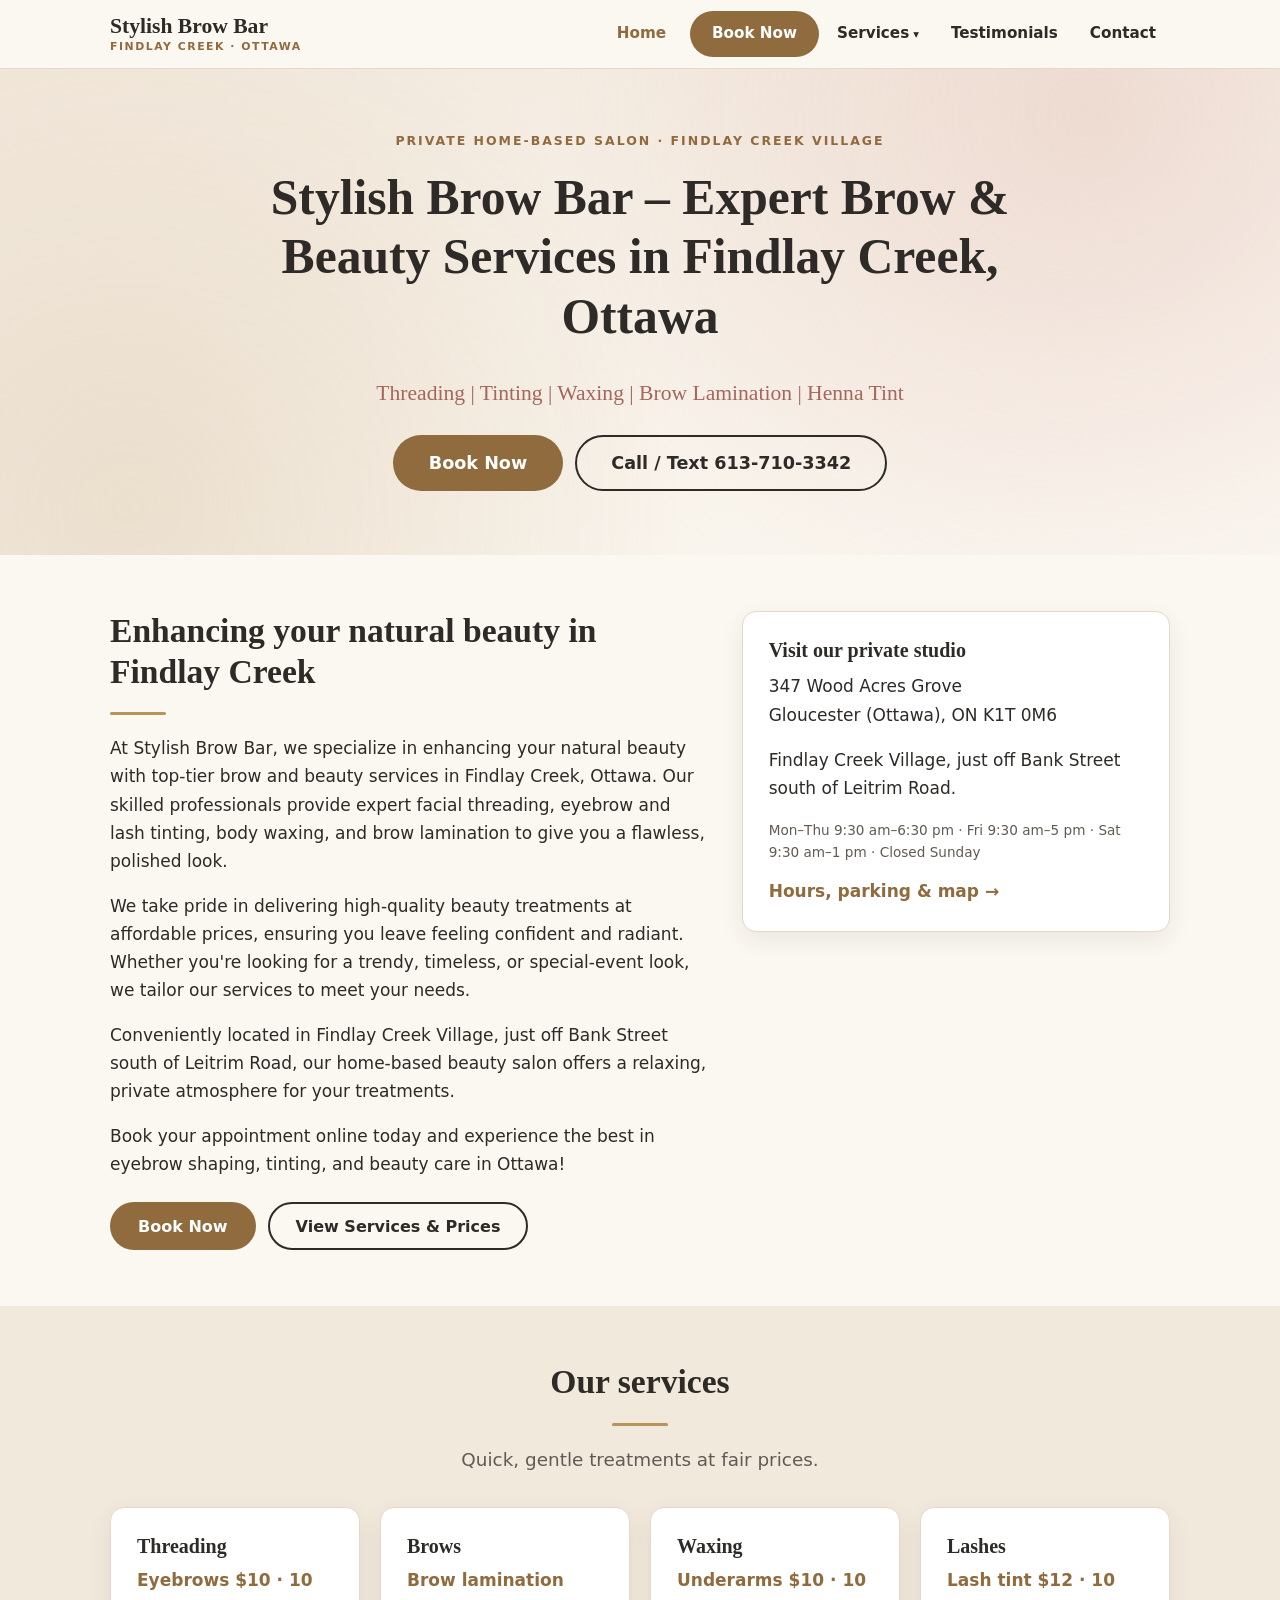
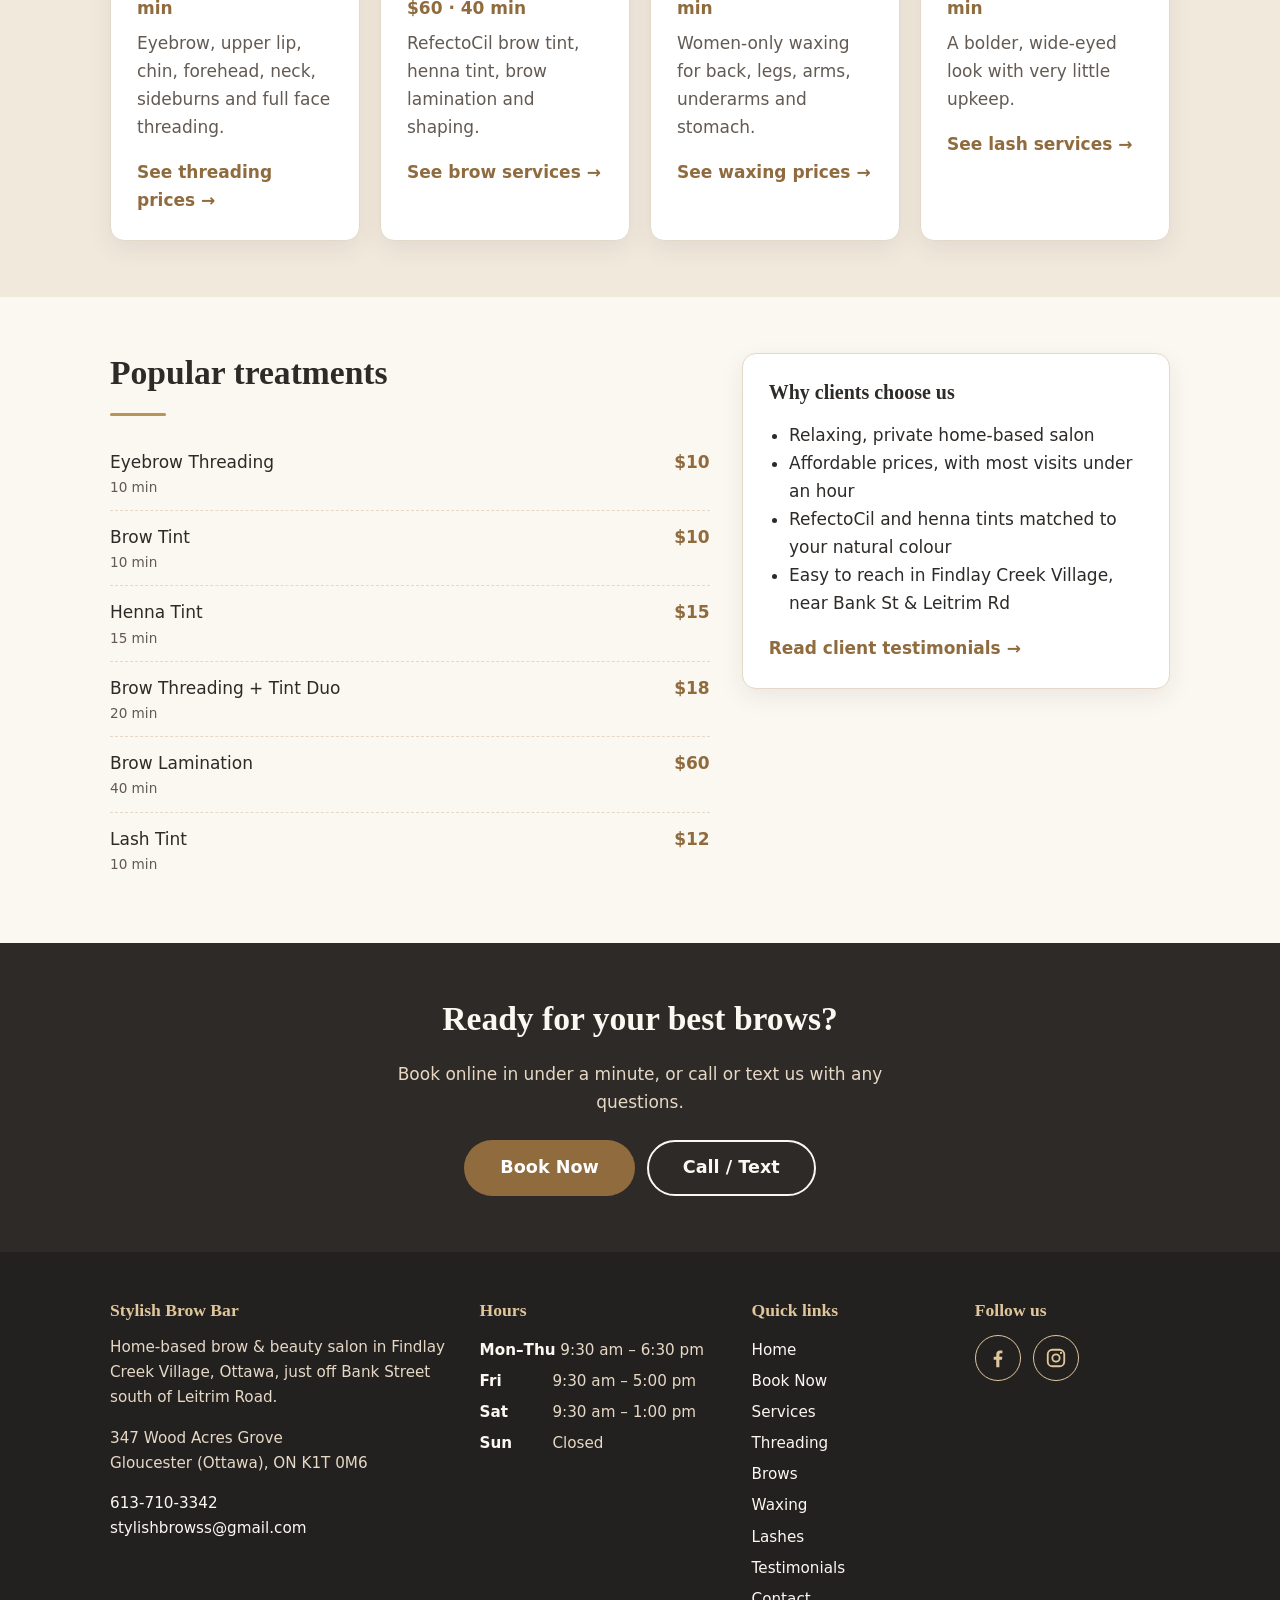
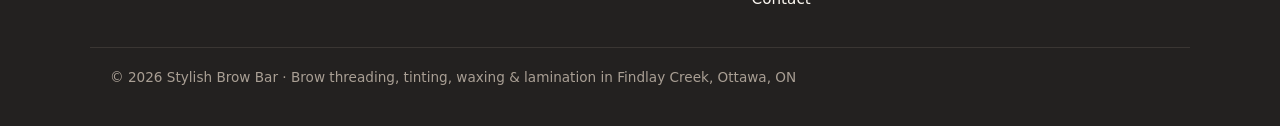
==== index.html @ 84fa39d2 "Add files via upload" ====
<!DOCTYPE html>
<html lang="en-CA">
<head>
<meta charset="utf-8">
<meta name="viewport" content="width=device-width, initial-scale=1">
<!-- STAGING ONLY: remove the next line when you go live (see README.md) -->
<meta name="robots" content="noindex">
<title>Stylish Brow Bar | Brow Threading &amp; Beauty in Findlay Creek, Ottawa</title>
<meta name="description" content="Eyebrow threading, tinting, henna tint, brow lamination and waxing at Stylish Brow Bar, a private home-based salon in Findlay Creek Village, Ottawa.">
<link rel="canonical" href="https://www.stylishbrowbar.ca/">
<meta property="og:type" content="website">
<meta property="og:title" content="Stylish Brow Bar | Brow Threading &amp; Beauty in Findlay Creek, Ottawa">
<meta property="og:description" content="Threading, tinting, waxing, brow lamination and henna tint in a relaxing, private home-based salon in Findlay Creek Village, Ottawa.">
<meta property="og:url" content="https://www.stylishbrowbar.ca/">
<meta name="theme-color" content="#FBF7F1">
<link rel="stylesheet" href="styles.css">
<script type="application/ld+json">
{
  "@context": "https://schema.org",
  "@type": "BeautySalon",
  "@id": "https://www.stylishbrowbar.ca/#business",
  "name": "Stylish Brow Bar",
  "description": "Home-based brow and beauty salon in Findlay Creek Village, Ottawa offering eyebrow threading, brow and lash tinting, henna tint, brow lamination and waxing.",
  "url": "https://www.stylishbrowbar.ca/",
  "telephone": "+1-613-710-3342",
  "email": "stylishbrowss@gmail.com",
  "priceRange": "$",
  "address": {
    "@type": "PostalAddress",
    "streetAddress": "347 Wood Acres Grove",
    "addressLocality": "Ottawa",
    "addressRegion": "ON",
    "postalCode": "K1T 0M6",
    "addressCountry": "CA"
  },
  "geo": {
    "@type": "GeoCoordinates",
    "latitude": 45.31691,
    "longitude": -75.593683
  },
  "areaServed": [
    { "@type": "Place", "name": "Findlay Creek, Ottawa, ON" },
    { "@type": "Place", "name": "Leitrim, Ottawa, ON" },
    { "@type": "City", "name": "Ottawa" }
  ],
  "openingHoursSpecification": [
    { "@type": "OpeningHoursSpecification", "dayOfWeek": ["Monday", "Tuesday", "Wednesday", "Thursday"], "opens": "09:30", "closes": "18:30" },
    { "@type": "OpeningHoursSpecification", "dayOfWeek": "Friday", "opens": "09:30", "closes": "17:00" },
    { "@type": "OpeningHoursSpecification", "dayOfWeek": "Saturday", "opens": "09:30", "closes": "13:00" }
  ],
  "sameAs": [
    "https://www.facebook.com/stylishbrowbar",
    "https://www.instagram.com/stylishbrowbar/"
  ],
  "hasMap": "https://www.google.com/maps/search/?api=1&query=347+Wood+Acres+Grove+Ottawa+ON+K1T+0M6"
}
</script>
</head>
<body>
<a class="skip-link" href="#main">Skip to content</a>
<header class="site-header">
  <div class="container header-inner">
    <a class="brand" href="./">Stylish Brow Bar<span>Findlay Creek · Ottawa</span></a>
    <input type="checkbox" id="nav-toggle" class="nav-toggle" aria-label="Open or close the menu">
    <label for="nav-toggle" class="nav-toggle-label"><span></span></label>
    <nav class="site-nav" aria-label="Main navigation">
      <ul>
        <li><a href="./" aria-current="page">Home</a></li>
        <li><a class="nav-cta" href="book">Book Now</a></li>
        <li class="has-sub"><a href="services">Services</a>
          <ul class="sub">
            <li><a href="services/threading">Threading</a></li>
            <li><a href="services/brows">Brows</a></li>
            <li><a href="services/waxing">Waxing</a></li>
            <li><a href="services/lashes">Lashes</a></li>
          </ul>
        </li>
        <li><a href="reviews">Testimonials</a></li>
        <li><a href="contact">Contact</a></li>
      </ul>
    </nav>
  </div>
</header>

<main id="main">

  <section class="hero">
    <div class="container">
      <span class="eyebrow">Private home-based salon · Findlay Creek Village</span>
      <h1>Stylish Brow Bar – Expert Brow &amp; Beauty Services in Findlay Creek, Ottawa</h1>
      <p class="hero-sub">Threading | Tinting | Waxing | Brow Lamination | Henna Tint</p>
      <div class="btn-row">
        <a class="btn btn-primary btn-large" href="https://stylishbrows.as.me/schedule.php" target="_blank" rel="noopener">Book Now</a>
        <a class="btn btn-outline btn-large" href="tel:+16137103342">Call / Text 613-710-3342</a>
      </div>
    </div>
  </section>

  <section class="section">
    <div class="container split">
      <div>
        <h2>Enhancing your natural beauty in Findlay Creek</h2>
        <hr class="divider">
        <p>At Stylish Brow Bar, we specialize in enhancing your natural beauty with top-tier brow and beauty services in Findlay Creek, Ottawa. Our skilled professionals provide expert facial threading, eyebrow and lash tinting, body waxing, and brow lamination to give you a flawless, polished look.</p>
        <p>We take pride in delivering high-quality beauty treatments at affordable prices, ensuring you leave feeling confident and radiant. Whether you're looking for a trendy, timeless, or special-event look, we tailor our services to meet your needs.</p>
        <p>Conveniently located in Findlay Creek Village, just off Bank Street south of Leitrim Road, our home-based beauty salon offers a relaxing, private atmosphere for your treatments.</p>
        <p>Book your appointment online today and experience the best in eyebrow shaping, tinting, and beauty care in Ottawa!</p>
        <div class="btn-row">
          <a class="btn btn-primary" href="https://stylishbrows.as.me/schedule.php" target="_blank" rel="noopener">Book Now</a>
          <a class="btn btn-outline" href="services">View Services &amp; Prices</a>
        </div>
      </div>
      <aside class="info-card">
        <h3>Visit our private studio</h3>
        <p>347 Wood Acres Grove<br>Gloucester (Ottawa), ON K1T 0M6</p>
        <p>Findlay Creek Village, just off Bank Street south of Leitrim Road.</p>
        <p class="small">Mon–Thu 9:30 am–6:30 pm · Fri 9:30 am–5 pm · Sat 9:30 am–1 pm · Closed Sunday</p>
        <a class="card-link" href="contact">Hours, parking &amp; map →</a>
      </aside>
    </div>
  </section>

  <section class="section section-alt">
    <div class="container">
      <div class="section-head center">
        <h2>Our services</h2>
        <hr class="divider">
        <p class="lead">Quick, gentle treatments at fair prices.</p>
      </div>
      <div class="cards cols-4">
        <article class="card">
          <h3>Threading</h3>
          <p class="from">Eyebrows $10 · 10 min</p>
          <p>Eyebrow, upper lip, chin, forehead, neck, sideburns and full face threading.</p>
          <a class="card-link" href="services/threading">See threading prices →</a>
        </article>
        <article class="card">
          <h3>Brows</h3>
          <p class="from">Brow lamination $60 · 40 min</p>
          <p>RefectoCil brow tint, henna tint, brow lamination and shaping.</p>
          <a class="card-link" href="services/brows">See brow services →</a>
        </article>
        <article class="card">
          <h3>Waxing</h3>
          <p class="from">Underarms $10 · 10 min</p>
          <p>Women-only waxing for back, legs, arms, underarms and stomach.</p>
          <a class="card-link" href="services/waxing">See waxing prices →</a>
        </article>
        <article class="card">
          <h3>Lashes</h3>
          <p class="from">Lash tint $12 · 10 min</p>
          <p>A bolder, wide-eyed look with very little upkeep.</p>
          <a class="card-link" href="services/lashes">See lash services →</a>
        </article>
      </div>
    </div>
  </section>

  <section class="section">
    <div class="container split">
      <div>
        <h2>Popular treatments</h2>
        <hr class="divider">
        <ul class="price-list">
          <li><span>Eyebrow Threading <small>10 min</small></span><span class="price">$10</span></li>
          <li><span>Brow Tint <small>10 min</small></span><span class="price">$10</span></li>
          <li><span>Henna Tint <small>15 min</small></span><span class="price">$15</span></li>
          <li><span>Brow Threading + Tint Duo <small>20 min</small></span><span class="price">$18</span></li>
          <li><span>Brow Lamination <small>40 min</small></span><span class="price">$60</span></li>
          <li><span>Lash Tint <small>10 min</small></span><span class="price">$12</span></li>
        </ul>
      </div>
      <div class="info-card">
        <h3>Why clients choose us</h3>
        <ul>
          <li>Relaxing, private home-based salon</li>
          <li>Affordable prices, with most visits under an hour</li>
          <li>RefectoCil and henna tints matched to your natural colour</li>
          <li>Easy to reach in Findlay Creek Village, near Bank St &amp; Leitrim Rd</li>
        </ul>
        <a class="card-link" href="reviews">Read client testimonials →</a>
      </div>
    </div>
  </section>

  <section class="cta-band">
    <div class="container">
      <h2>Ready for your best brows?</h2>
      <p>Book online in under a minute, or call or text us with any questions.</p>
      <div class="btn-row">
        <a class="btn btn-primary btn-large" href="https://stylishbrows.as.me/schedule.php" target="_blank" rel="noopener">Book Now</a>
        <a class="btn btn-outline-light btn-large" href="tel:+16137103342">Call / Text</a>
      </div>
    </div>
  </section>

</main>

<footer class="site-footer">
  <div class="container footer-grid">
    <div>
      <h2>Stylish Brow Bar</h2>
      <p>Home-based brow &amp; beauty salon in Findlay Creek Village, Ottawa, just off Bank Street south of Leitrim Road.</p>
      <p>347 Wood Acres Grove<br>Gloucester (Ottawa), ON K1T 0M6</p>
      <p><a href="tel:+16137103342">613-710-3342</a><br><a href="mailto:stylishbrowss@gmail.com">stylishbrowss@gmail.com</a></p>
    </div>
    <div>
      <h2>Hours</h2>
      <ul class="hours-list">
        <li><span>Mon–Thu</span> 9:30 am – 6:30 pm</li>
        <li><span>Fri</span> 9:30 am – 5:00 pm</li>
        <li><span>Sat</span> 9:30 am – 1:00 pm</li>
        <li><span>Sun</span> Closed</li>
      </ul>
    </div>
    <div>
      <h2>Quick links</h2>
      <ul class="footer-links">
        <li><a href="./">Home</a></li>
        <li><a href="book">Book Now</a></li>
        <li><a href="services">Services</a></li>
        <li><a href="services/threading">Threading</a></li>
        <li><a href="services/brows">Brows</a></li>
        <li><a href="services/waxing">Waxing</a></li>
        <li><a href="services/lashes">Lashes</a></li>
        <li><a href="reviews">Testimonials</a></li>
        <li><a href="contact">Contact</a></li>
      </ul>
    </div>
    <div>
      <h2>Follow us</h2>
      <div class="social">
        <a href="https://www.facebook.com/stylishbrowbar" aria-label="Stylish Brow Bar on Facebook" target="_blank" rel="noopener"><svg viewBox="0 0 24 24" fill="currentColor" aria-hidden="true"><path d="M13.5 22v-8.2h2.8l.4-3.3h-3.2V8.4c0-.9.3-1.6 1.6-1.6h1.7V3.9c-.3 0-1.3-.1-2.5-.1-2.5 0-4.2 1.5-4.2 4.3v2.4H7.3v3.3h2.8V22h3.4z"/></svg></a>
        <a href="https://www.instagram.com/stylishbrowbar/" aria-label="Stylish Brow Bar on Instagram" target="_blank" rel="noopener"><svg viewBox="0 0 24 24" fill="none" stroke="currentColor" stroke-width="2" aria-hidden="true"><rect x="3" y="3" width="18" height="18" rx="5"/><circle cx="12" cy="12" r="4"/><circle cx="17.5" cy="6.5" r="1.2" fill="currentColor" stroke="none"/></svg></a>
      </div>
    </div>
  </div>
  <div class="container footer-bottom">
    <p>&copy; 2026 Stylish Brow Bar · Brow threading, tinting, waxing &amp; lamination in Findlay Creek, Ottawa, ON</p>
  </div>
</footer>

<div class="mobile-bar">
  <a class="btn btn-primary" href="https://stylishbrows.as.me/schedule.php" target="_blank" rel="noopener">Book Now</a>
  <a class="btn btn-outline" href="tel:+16137103342">Call / Text</a>
</div>
</body>
</html>
---- styles.css ----
/* ==========================================================================
   Stylish Brow Bar – shared stylesheet
   Edit the colours / fonts in :root below to restyle the whole site.
   ========================================================================== */

:root {
  --cream: #FBF7F1;
  --beige: #F2E9DD;
  --sand: #E6D8C5;
  --white: #FFFFFF;
  --charcoal: #2D2A27;
  --muted: #625A53;
  --gold: #B8935A;
  --gold-dark: #8F6B3E;      /* buttons + gold text on light backgrounds */
  --gold-light: #E0C79B;     /* gold text on dark backgrounds */
  --rose: #D9A79C;
  --rose-dark: #A5665B;
  --line: #E4D8C8;

  --font-body: system-ui, -apple-system, "Segoe UI", Roboto, "Helvetica Neue", Arial, sans-serif;
  --font-head: "Iowan Old Style", "Palatino Linotype", Palatino, Georgia, "Times New Roman", serif;

  --radius: 14px;
  --shadow: 0 8px 24px rgba(45, 42, 39, 0.08);
  --max: 1100px;
  --header-h: 68px;
}

/* ---------- Base ---------- */
*, *::before, *::after { box-sizing: border-box; }
html { scroll-behavior: smooth; -webkit-text-size-adjust: 100%; }
body {
  margin: 0;
  background: var(--cream);
  color: var(--charcoal);
  font-family: var(--font-body);
  font-size: 1.0625rem;
  line-height: 1.65;
  padding-bottom: 76px; /* room for the mobile book bar */
}
img, svg, iframe { max-width: 100%; }
a { color: var(--gold-dark); text-underline-offset: 3px; }
a:hover { color: var(--rose-dark); }
:focus-visible { outline: 3px solid var(--gold); outline-offset: 3px; border-radius: 4px; }

h1, h2, h3 {
  font-family: var(--font-head);
  font-weight: 600;
  line-height: 1.2;
  color: var(--charcoal);
  margin: 0 0 0.6em;
}
h1 { font-size: clamp(1.9rem, 5.5vw, 3.1rem); }
h2 { font-size: clamp(1.5rem, 4vw, 2.1rem); }
h3 { font-size: 1.25rem; }
p { margin: 0 0 1em; }
ul { padding-left: 1.2em; }

.container { width: 100%; max-width: var(--max); margin: 0 auto; padding: 0 20px; }

.skip-link {
  position: absolute; left: -9999px; top: 0;
  background: var(--charcoal); color: var(--white);
  padding: 10px 16px; z-index: 200;
}
.skip-link:focus { left: 10px; top: 10px; }

/* ---------- Buttons ---------- */
.btn {
  display: inline-flex; align-items: center; justify-content: center;
  min-height: 48px; padding: 12px 26px;
  border-radius: 999px; border: 2px solid transparent;
  font: 600 1rem/1.2 var(--font-body);
  text-decoration: none; cursor: pointer;
  transition: background 0.2s, color 0.2s, border-color 0.2s, transform 0.2s;
}
.btn:hover { transform: translateY(-1px); }
.btn-primary { background: var(--gold-dark); color: var(--white); }
.btn-primary:hover { background: #765632; color: var(--white); }
.btn-outline { background: transparent; color: var(--charcoal); border-color: var(--charcoal); }
.btn-outline:hover { background: var(--charcoal); color: var(--cream); }
.btn-light { background: var(--cream); color: var(--charcoal); }
.btn-light:hover { background: var(--white); color: var(--charcoal); }
.btn-outline-light { background: transparent; color: var(--cream); border-color: var(--cream); }
.btn-outline-light:hover { background: var(--cream); color: var(--charcoal); }
.btn-row { display: flex; flex-wrap: wrap; gap: 12px; margin-top: 1.5rem; }
.btn-large { min-height: 56px; padding: 14px 34px; font-size: 1.1rem; }

/* ---------- Header + navigation (CSS-only mobile menu) ---------- */
.site-header {
  position: sticky; top: 0; z-index: 100;
  background: rgba(251, 247, 241, 0.97);
  border-bottom: 1px solid var(--line);
}
.header-inner {
  display: flex; align-items: center; justify-content: space-between;
  min-height: var(--header-h);
}
.brand {
  display: flex; flex-direction: column;
  font-family: var(--font-head); font-size: 1.35rem; font-weight: 700;
  color: var(--charcoal); text-decoration: none; line-height: 1.1;
}
.brand span {
  font-family: var(--font-body); font-size: 0.68rem; font-weight: 600;
  letter-spacing: 0.14em; text-transform: uppercase; color: var(--gold-dark); margin-top: 3px;
}
.nav-toggle { position: absolute; opacity: 0; width: 1px; height: 1px; }
.nav-toggle-label {
  display: flex; align-items: center; justify-content: center;
  width: 48px; height: 48px; cursor: pointer; border-radius: 10px;
}
.nav-toggle:focus-visible + .nav-toggle-label { outline: 3px solid var(--gold); }
.nav-toggle-label span,
.nav-toggle-label span::before,
.nav-toggle-label span::after {
  display: block; width: 24px; height: 2px; background: var(--charcoal);
  border-radius: 2px; content: ""; position: relative; transition: transform 0.2s, background 0.2s;
}
.nav-toggle-label span::before { position: absolute; top: -7px; }
.nav-toggle-label span::after { position: absolute; top: 7px; }
.nav-toggle:checked + .nav-toggle-label span { background: transparent; }
.nav-toggle:checked + .nav-toggle-label span::before { transform: translateY(7px) rotate(45deg); }
.nav-toggle:checked + .nav-toggle-label span::after { transform: translateY(-7px) rotate(-45deg); }

.site-nav {
  display: none;
  position: absolute; left: 0; right: 0; top: 100%;
  background: var(--cream); border-bottom: 1px solid var(--line);
  box-shadow: var(--shadow);
}
.nav-toggle:checked ~ .site-nav { display: block; }
.site-nav ul { list-style: none; margin: 0; padding: 8px 20px 16px; }
.site-nav li a {
  display: block; padding: 12px 4px; color: var(--charcoal);
  font-weight: 600; text-decoration: none; border-bottom: 1px solid var(--line);
}
.site-nav li a:hover, .site-nav a[aria-current="page"] { color: var(--gold-dark); }
.site-nav .sub { padding: 0 0 0 16px; }
.site-nav .sub a { font-weight: 500; border-bottom: 0; padding: 9px 4px; }
.site-nav .nav-cta {
  margin: 12px 0 4px; text-align: center; background: var(--gold-dark);
  color: var(--white); border-radius: 999px; border-bottom: 0;
}
.site-nav .nav-cta:hover { background: #765632; color: var(--white); }

@media (min-width: 880px) {
  .nav-toggle-label { display: none; }
  .site-nav { display: block; position: static; background: none; border: 0; box-shadow: none; }
  .site-nav ul { display: flex; align-items: center; gap: 4px; padding: 0; }
  .site-nav li { position: relative; }
  .site-nav li a { border: 0; padding: 10px 14px; font-size: 0.95rem; }
  .site-nav .nav-cta { margin: 0 0 0 6px; padding: 10px 22px; }
  .site-nav .has-sub > a::after { content: " \25BE"; font-size: 0.75em; }
  .site-nav .sub {
    display: none; position: absolute; top: 100%; left: 0; min-width: 190px;
    flex-direction: column; align-items: stretch; gap: 0; padding: 8px;
    background: var(--cream); border: 1px solid var(--line);
    border-radius: var(--radius); box-shadow: var(--shadow);
  }
  .site-nav .has-sub:hover > .sub,
  .site-nav .has-sub:focus-within > .sub { display: flex; }
  .site-nav .sub a { padding: 10px 14px; border-radius: 8px; }
  .site-nav .sub a:hover { background: var(--beige); }
}

/* ---------- Hero ---------- */
.hero {
  padding: 56px 0 64px;
  background:
    radial-gradient(circle at 85% 10%, rgba(217, 167, 156, 0.28), transparent 45%),
    radial-gradient(circle at 10% 90%, rgba(184, 147, 90, 0.18), transparent 45%),
    linear-gradient(160deg, var(--beige), var(--cream));
  text-align: center;
}
.hero .container { max-width: 820px; }
.eyebrow {
  display: inline-block; margin-bottom: 1rem;
  font-size: 0.78rem; font-weight: 700; letter-spacing: 0.16em;
  text-transform: uppercase; color: var(--gold-dark);
}
.hero-sub {
  font-family: var(--font-head); font-size: clamp(1.05rem, 3vw, 1.35rem);
  color: var(--rose-dark); margin-bottom: 0.5rem;
}
.hero .btn-row { justify-content: center; }
.page-hero { padding: 40px 0 44px; background: linear-gradient(160deg, var(--beige), var(--cream)); }
.page-hero p.lead { max-width: 680px; margin-bottom: 0; }
.breadcrumb { font-size: 0.88rem; color: var(--muted); margin-bottom: 0.8rem; }
.breadcrumb a { color: var(--muted); }
.breadcrumb a:hover { color: var(--gold-dark); }

/* ---------- Sections ---------- */
.section { padding: 56px 0; }
.section-alt { background: var(--beige); }
.section-head { max-width: 680px; margin-bottom: 2rem; }
.section-head.center { margin-left: auto; margin-right: auto; text-align: center; }
.lead { font-size: 1.15rem; color: var(--muted); }
.divider { width: 56px; height: 3px; background: var(--gold); border: 0; margin: 0 0 1.2rem; border-radius: 2px; }
.center .divider { margin-left: auto; margin-right: auto; }

.split { display: grid; gap: 32px; }
@media (min-width: 880px) { .split { grid-template-columns: 1.4fr 1fr; align-items: start; } }

/* ---------- Cards ---------- */
.cards { display: grid; gap: 20px; grid-template-columns: 1fr; }
@media (min-width: 640px) { .cards { grid-template-columns: repeat(2, 1fr); } }
@media (min-width: 1000px) { .cards.cols-4 { grid-template-columns: repeat(4, 1fr); } }
.card, .info-card {
  background: var(--white); border: 1px solid var(--line);
  border-radius: var(--radius); padding: 26px; box-shadow: var(--shadow);
}
.card h3 { margin-bottom: 0.4em; }
.card p { color: var(--muted); }
.card .from { font-weight: 700; color: var(--gold-dark); margin-bottom: 0.4rem; }
.card-link { font-weight: 600; text-decoration: none; }
.card-link:hover { text-decoration: underline; }
.info-card h2, .info-card h3 { margin-bottom: 0.5em; }
.info-card p:last-child { margin-bottom: 0; }

/* ---------- Service menus ---------- */
.service-list { display: grid; gap: 16px; }
.service {
  background: var(--white); border: 1px solid var(--line);
  border-left: 4px solid var(--gold); border-radius: var(--radius); padding: 22px 24px;
}
.service-head { display: flex; flex-wrap: wrap; justify-content: space-between; align-items: baseline; gap: 6px 16px; }
.service h3 { margin: 0; }
.service-meta { margin: 0; display: flex; gap: 14px; align-items: baseline; }
.service-meta .time { color: var(--muted); font-size: 0.92rem; }
.service-meta .price { font-family: var(--font-head); font-size: 1.4rem; font-weight: 700; color: var(--gold-dark); }
.service p { margin: 0.6rem 0 0; color: var(--muted); }

.price-list { list-style: none; margin: 0; padding: 0; }
.price-list li {
  display: flex; justify-content: space-between; gap: 16px;
  padding: 12px 0; border-bottom: 1px dashed var(--sand);
}
.price-list li:last-child { border-bottom: 0; }
.price-list .price { font-weight: 700; color: var(--gold-dark); white-space: nowrap; }
.price-list small { display: block; color: var(--muted); font-size: 0.85rem; }

.note {
  background: var(--beige); border-left: 4px solid var(--rose);
  padding: 14px 18px; border-radius: 0 10px 10px 0; color: var(--muted);
}

/* ---------- Steps / booking ---------- */
.steps { counter-reset: step; list-style: none; padding: 0; margin: 0 0 1.5rem; display: grid; gap: 14px; }
.steps li {
  counter-increment: step; position: relative; padding-left: 56px; min-height: 40px;
}
.steps li::before {
  content: counter(step); position: absolute; left: 0; top: 0;
  width: 40px; height: 40px; border-radius: 50%;
  background: var(--gold-dark); color: var(--white);
  display: flex; align-items: center; justify-content: center; font-weight: 700;
}
.booking-box {
  background: var(--white); border: 2px dashed var(--gold);
  border-radius: var(--radius); padding: 20px; text-align: center;
}
.booking-box iframe { width: 100%; min-height: 800px; border: 0; }

/* ---------- Reviews ---------- */
.review-grid { display: grid; gap: 20px; }
@media (min-width: 760px) { .review-grid { grid-template-columns: repeat(3, 1fr); } }
.review {
  background: var(--white); border: 1px solid var(--line);
  border-radius: var(--radius); padding: 26px; box-shadow: var(--shadow); margin: 0;
}
.stars { color: var(--gold); font-size: 1.25rem; letter-spacing: 3px; margin-bottom: 0.6rem; }
.review blockquote { margin: 0 0 1rem; font-family: var(--font-head); font-size: 1.1rem; line-height: 1.55; }
.review figcaption { font-size: 0.92rem; color: var(--muted); }
.review figcaption strong { color: var(--charcoal); }
.rating-summary { display: flex; align-items: center; gap: 14px; flex-wrap: wrap; margin-bottom: 2rem; }
.rating-summary .big { font-family: var(--font-head); font-size: 3rem; font-weight: 700; line-height: 1; }

/* ---------- Contact ---------- */
.hours-table { width: 100%; border-collapse: collapse; }
.hours-table th, .hours-table td { text-align: left; padding: 9px 0; border-bottom: 1px solid var(--line); font-weight: 400; }
.hours-table th { font-weight: 600; }
.hours-table tr:last-child th, .hours-table tr:last-child td { border-bottom: 0; }
.contact-line { font-size: 1.15rem; margin-bottom: 0.4rem; }
.contact-line a { font-weight: 600; }
.map-wrap { position: relative; border-radius: var(--radius); overflow: hidden; border: 1px solid var(--line); aspect-ratio: 16 / 10; background: var(--sand); }
.map-wrap iframe { position: absolute; inset: 0; width: 100%; height: 100%; border: 0; }
.small { font-size: 0.85rem; color: var(--muted); }

/* ---------- CTA band ---------- */
.cta-band { background: var(--charcoal); color: var(--cream); text-align: center; padding: 56px 0; }
.cta-band h2 { color: var(--cream); }
.cta-band p { color: var(--sand); max-width: 560px; margin-left: auto; margin-right: auto; }
.cta-band .btn-row { justify-content: center; }

/* ---------- Footer ---------- */
.site-footer { background: #232120; color: var(--sand); padding: 48px 0 24px; font-size: 0.95rem; }
.site-footer h2 { font-size: 1.1rem; color: var(--gold-light); margin-bottom: 0.8em; }
.site-footer a { color: var(--cream); text-decoration: none; }
.site-footer a:hover { color: var(--gold-light); text-decoration: underline; }
.footer-grid { display: grid; gap: 28px; grid-template-columns: 1fr; }
@media (min-width: 640px) { .footer-grid { grid-template-columns: repeat(2, 1fr); } }
@media (min-width: 980px) { .footer-grid { grid-template-columns: 1.4fr 1fr 0.8fr 0.8fr; } }
.hours-list, .footer-links { list-style: none; margin: 0; padding: 0; }
.hours-list li, .footer-links li { padding: 3px 0; }
.hours-list span { display: inline-block; min-width: 68px; color: var(--cream); font-weight: 600; }
.social { display: flex; gap: 12px; }
.social a {
  display: flex; align-items: center; justify-content: center;
  width: 46px; height: 46px; border-radius: 50%;
  border: 1px solid var(--gold-light); color: var(--gold-light);
}
.social a:hover { background: var(--gold-light); color: var(--charcoal); text-decoration: none; }
.social svg { width: 22px; height: 22px; }
.footer-bottom { margin-top: 32px; padding-top: 18px; border-top: 1px solid #3a3633; font-size: 0.85rem; color: #a99f94; }

/* ---------- Sticky mobile book bar ---------- */
.mobile-bar {
  position: fixed; left: 0; right: 0; bottom: 0; z-index: 90;
  display: flex; gap: 10px; padding: 10px 14px calc(10px + env(safe-area-inset-bottom));
  background: rgba(251, 247, 241, 0.98); border-top: 1px solid var(--line);
  box-shadow: 0 -4px 16px rgba(45, 42, 39, 0.08);
}
.mobile-bar .btn { flex: 1; min-height: 52px; }
@media (min-width: 880px) {
  .mobile-bar { display: none; }
  body { padding-bottom: 0; }
}

@media (prefers-reduced-motion: reduce) {
  html { scroll-behavior: auto; }
  .btn, .nav-toggle-label span, .nav-toggle-label span::before, .nav-toggle-label span::after { transition: none; }
}
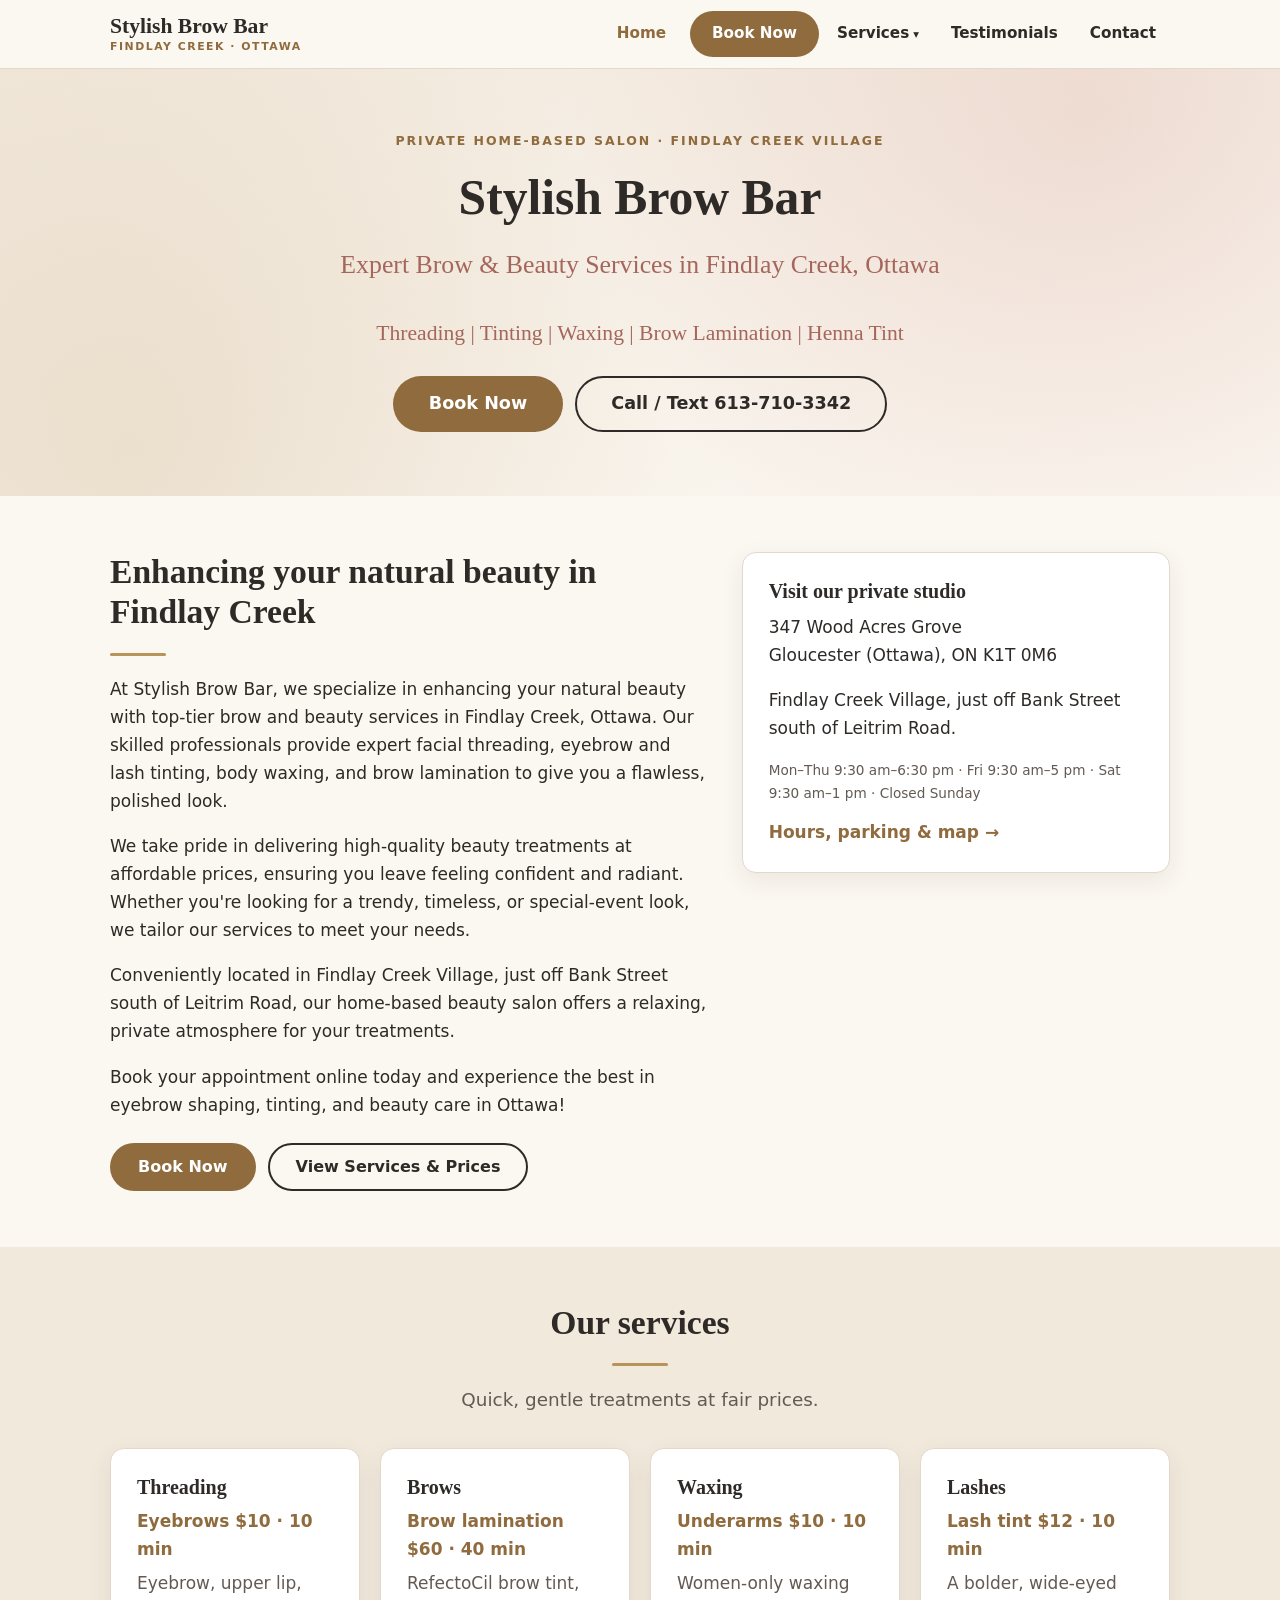
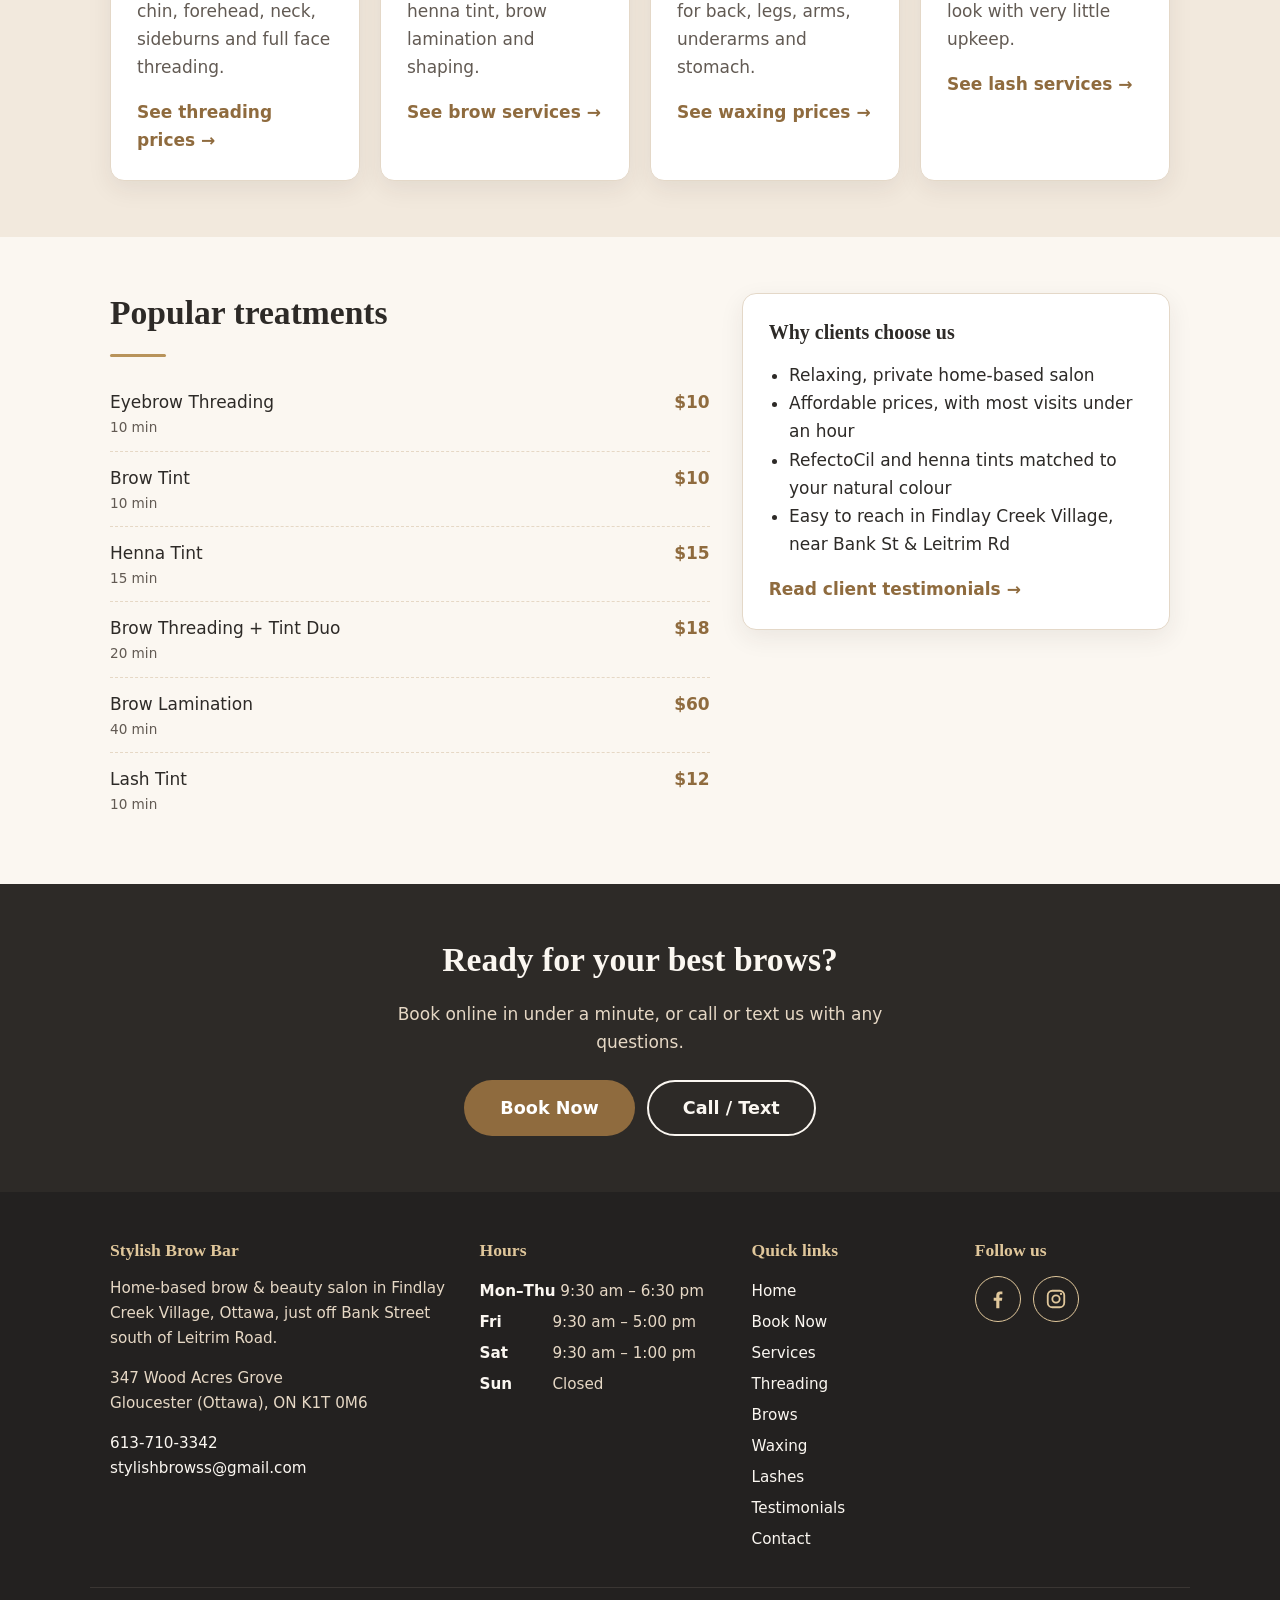
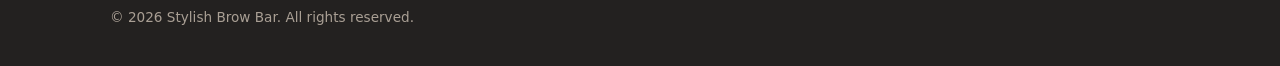
==== commit 93c35393: "Add files via upload" ====
--- a/index.html
+++ b/index.html
@@ -87,7 +87,7 @@
   <section class="hero">
     <div class="container">
       <span class="eyebrow">Private home-based salon · Findlay Creek Village</span>
-      <h1>Stylish Brow Bar – Expert Brow &amp; Beauty Services in Findlay Creek, Ottawa</h1>
+      <h1>Stylish Brow Bar<br><span class="h1-sub">Expert Brow &amp; Beauty Services in Findlay Creek, Ottawa</span></h1>
       <p class="hero-sub">Threading | Tinting | Waxing | Brow Lamination | Henna Tint</p>
       <div class="btn-row">
         <a class="btn btn-primary btn-large" href="https://stylishbrows.as.me/schedule.php" target="_blank" rel="noopener">Book Now</a>
@@ -236,7 +236,7 @@
     </div>
   </div>
   <div class="container footer-bottom">
-    <p>&copy; 2026 Stylish Brow Bar · Brow threading, tinting, waxing &amp; lamination in Findlay Creek, Ottawa, ON</p>
+    <p>&copy; 2026 Stylish Brow Bar. All rights reserved.</p>
   </div>
 </footer>
 
--- a/styles.css
+++ b/styles.css
@@ -184,6 +184,7 @@
   color: var(--rose-dark); margin-bottom: 0.5rem;
 }
 .hero .btn-row { justify-content: center; }
+.h1-sub { display: inline-block; margin-top: 0.3em; font-size: 0.52em; font-weight: 500; line-height: 1.3; color: var(--rose-dark); }
 .page-hero { padding: 40px 0 44px; background: linear-gradient(160deg, var(--beige), var(--cream)); }
 .page-hero p.lead { max-width: 680px; margin-bottom: 0; }
 .breadcrumb { font-size: 0.88rem; color: var(--muted); margin-bottom: 0.8rem; }
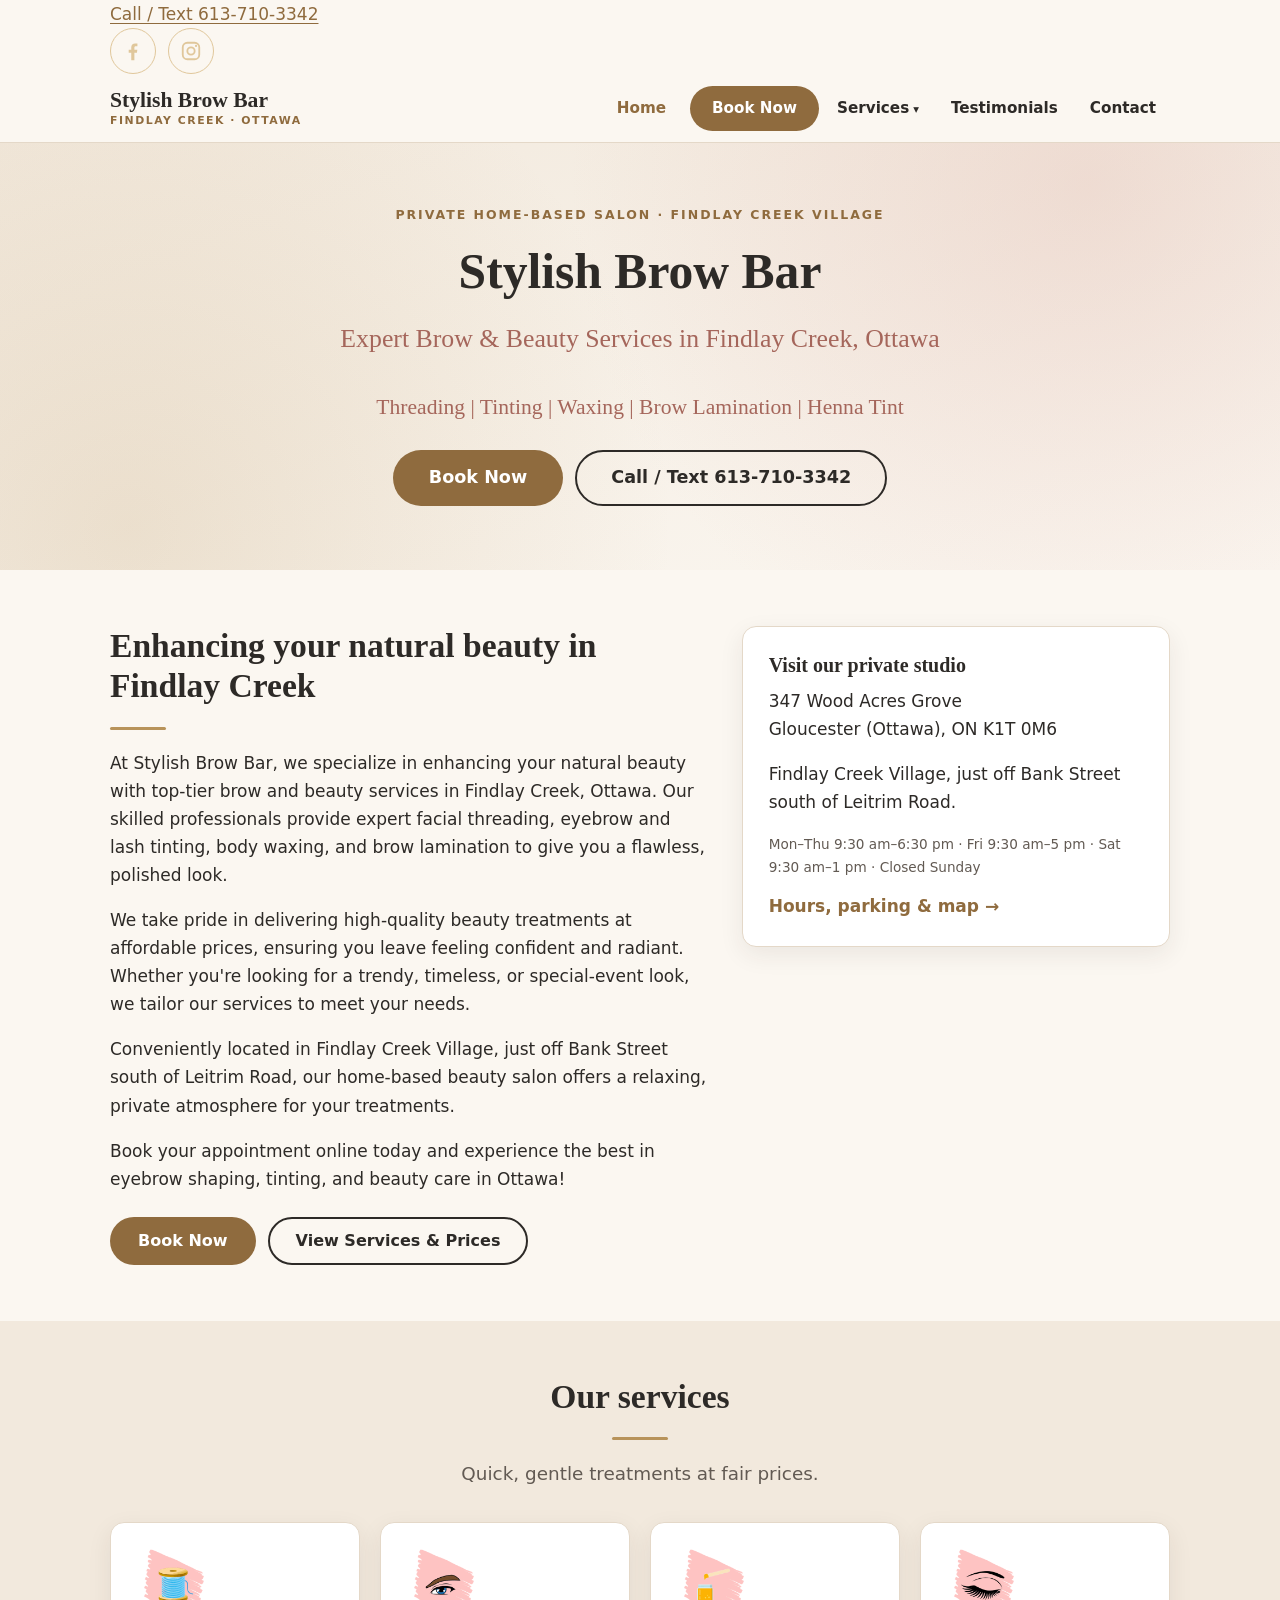
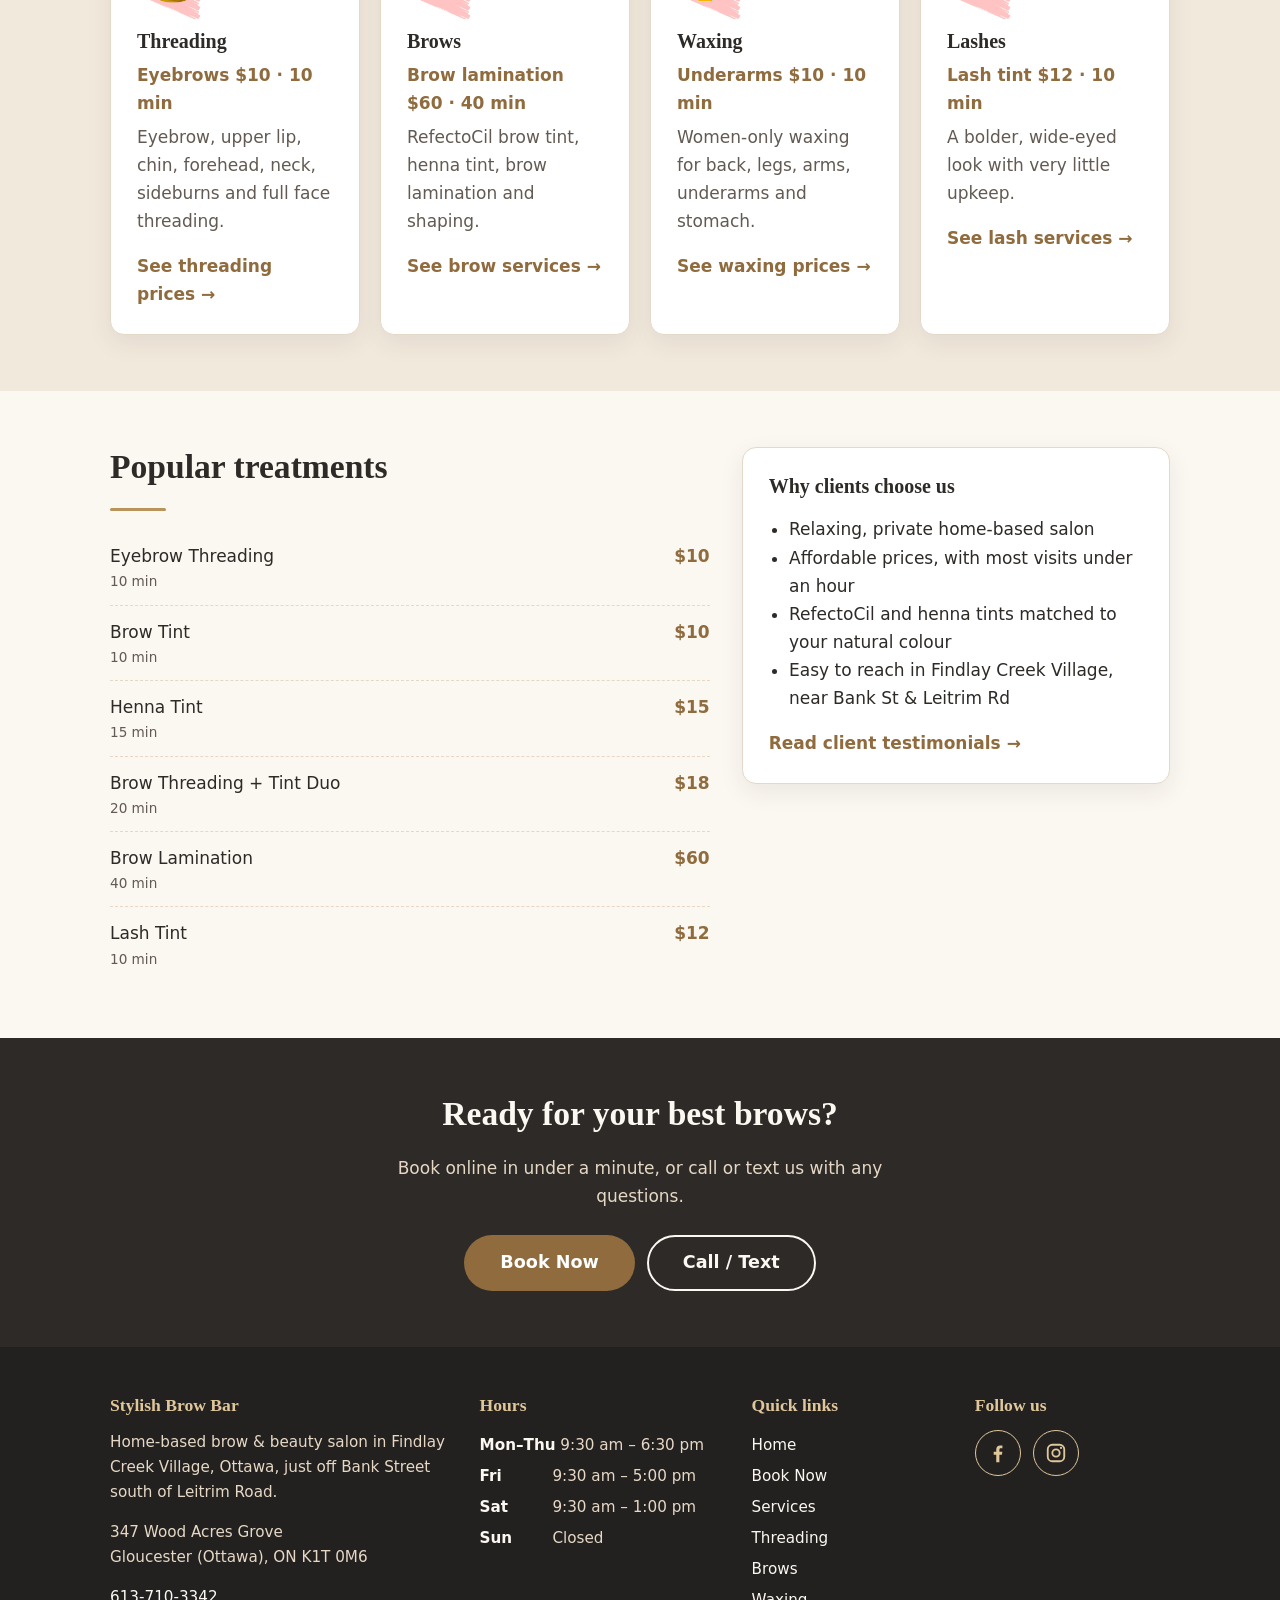
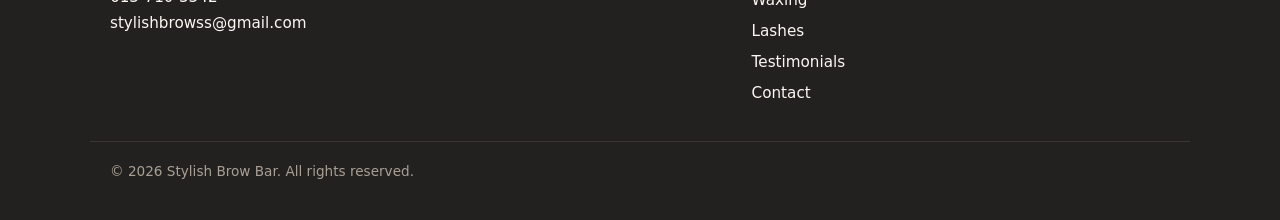
==== commit ed14393a: "Add files via upload" ====
--- a/index.html
+++ b/index.html
@@ -58,6 +58,15 @@
 </head>
 <body>
 <a class="skip-link" href="#main">Skip to content</a>
+<div class="topbar">
+  <div class="container topbar-inner">
+    <a class="topbar-phone" href="tel:+16137103342">Call / Text 613-710-3342</a>
+    <div class="social">
+      <a href="https://www.facebook.com/stylishbrowbar" aria-label="Stylish Brow Bar on Facebook" target="_blank" rel="noopener"><svg viewBox="0 0 24 24" fill="currentColor" aria-hidden="true"><path d="M13.5 22v-8.2h2.8l.4-3.3h-3.2V8.4c0-.9.3-1.6 1.6-1.6h1.7V3.9c-.3 0-1.3-.1-2.5-.1-2.5 0-4.2 1.5-4.2 4.3v2.4H7.3v3.3h2.8V22h3.4z"/></svg></a>
+      <a href="https://www.instagram.com/stylishbrowbar/" aria-label="Stylish Brow Bar on Instagram" target="_blank" rel="noopener"><svg viewBox="0 0 24 24" fill="none" stroke="currentColor" stroke-width="2" aria-hidden="true"><rect x="3" y="3" width="18" height="18" rx="5"/><circle cx="12" cy="12" r="4"/><circle cx="17.5" cy="6.5" r="1.2" fill="currentColor" stroke="none"/></svg></a>
+    </div>
+  </div>
+</div>
 <header class="site-header">
   <div class="container header-inner">
     <a class="brand" href="./">Stylish Brow Bar<span>Findlay Creek · Ottawa</span></a>
@@ -129,25 +138,25 @@
       </div>
       <div class="cards cols-4">
         <article class="card">
-          <h3>Threading</h3>
+          <div class="card-head"><img class="card-icon" src="images/service-threading.png" alt="" width="72" height="72" loading="lazy"><h3>Threading</h3></div>
           <p class="from">Eyebrows $10 · 10 min</p>
           <p>Eyebrow, upper lip, chin, forehead, neck, sideburns and full face threading.</p>
           <a class="card-link" href="services/threading">See threading prices →</a>
         </article>
         <article class="card">
-          <h3>Brows</h3>
+          <div class="card-head"><img class="card-icon" src="images/service-brows.png" alt="" width="72" height="72" loading="lazy"><h3>Brows</h3></div>
           <p class="from">Brow lamination $60 · 40 min</p>
           <p>RefectoCil brow tint, henna tint, brow lamination and shaping.</p>
           <a class="card-link" href="services/brows">See brow services →</a>
         </article>
         <article class="card">
-          <h3>Waxing</h3>
+          <div class="card-head"><img class="card-icon" src="images/service-waxing.png" alt="" width="72" height="72" loading="lazy"><h3>Waxing</h3></div>
           <p class="from">Underarms $10 · 10 min</p>
           <p>Women-only waxing for back, legs, arms, underarms and stomach.</p>
           <a class="card-link" href="services/waxing">See waxing prices →</a>
         </article>
         <article class="card">
-          <h3>Lashes</h3>
+          <div class="card-head"><img class="card-icon" src="images/service-lashes.png" alt="" width="72" height="72" loading="lazy"><h3>Lashes</h3></div>
           <p class="from">Lash tint $12 · 10 min</p>
           <p>A bolder, wide-eyed look with very little upkeep.</p>
           <a class="card-link" href="services/lashes">See lash services →</a>
--- a/styles.css
+++ b/styles.css
@@ -332,3 +332,133 @@
   html { scroll-behavior: auto; }
   .btn, .nav-toggle-label span, .nav-toggle-label span::before, .nav-toggle-label span::after { transition: none; }
 }
+
+/* ==========================================================================
+   Featurable reviews widget: match the Stylish Brow Bar look   (version 2)
+   HOW TO USE: in styles.css, DELETE the earlier "Featurable reviews widget" block
+   (from its comment to the end of the file) and paste this whole file in its place,
+   at the very end of styles.css. Do not use Featurable's own custom-CSS box.
+
+   Built from the real widget HTML. Where Featurable publishes stable class names
+   (.summary-bar__btn, .review__reviewer-name ...) we use those. Colours are set with
+   !important because the widget sets some colours inline (e.g. the stars).
+   Palette: cream #FBF7F1, charcoal #2D2A27, muted #625A53, line #E4D8C8,
+   gold #B8935A (stars), dark gold #8F6B3E (buttons/links).
+   ========================================================================== */
+
+#google-reviews-widget {
+  max-width: 1100px;
+  margin: 0 auto 2rem;
+  color: #2D2A27;
+}
+
+/* Fonts: site body font everywhere, site serif for headings */
+#google-reviews-widget,
+#google-reviews-widget * {
+  font-family: system-ui, -apple-system, "Segoe UI", Roboto, "Helvetica Neue", Arial, sans-serif !important;
+}
+#google-reviews-widget h1,
+#google-reviews-widget h2,
+#google-reviews-widget h3,
+#google-reviews-widget h4 {
+  font-family: "Iowan Old Style", "Palatino Linotype", Palatino, Georgia, "Times New Roman", serif !important;
+  color: #2D2A27 !important;
+  font-weight: 600 !important;
+}
+
+/* ---------- Summary bar ("Excellent 5.0 · Google · Based on 61 reviews · Write a review") ---------- */
+#google-reviews-widget .summary-bar {
+  background: #FFFFFF !important;
+  border: 1px solid #E4D8C8 !important;
+  border-radius: 14px !important;
+  box-shadow: 0 8px 24px rgba(45, 42, 39, 0.08) !important;
+}
+#google-reviews-widget .summary-bar__label {
+  color: #2D2A27 !important;
+  font-family: "Iowan Old Style", "Palatino Linotype", Palatino, Georgia, "Times New Roman", serif !important;
+  font-weight: 600 !important;
+}
+#google-reviews-widget .summary-bar__rating {
+  color: #2D2A27 !important;
+  font-weight: 600 !important;
+}
+#google-reviews-widget .summary-bar__sublabel {
+  color: #625A53 !important;
+}
+#google-reviews-widget .summary-bar__profile-link {
+  color: #8F6B3E !important;
+}
+
+/* "Write a review" button */
+#google-reviews-widget .summary-bar__btn {
+  background: #8F6B3E !important;
+  border: 2px solid #8F6B3E !important;
+  color: #FFFFFF !important;
+  border-radius: 999px !important;
+  font-weight: 600 !important;
+}
+#google-reviews-widget .summary-bar__btn:hover {
+  background: #765632 !important;
+  border-color: #765632 !important;
+}
+
+/* ---------- Stars (the widget sets their colour inline, so !important is needed) ---------- */
+#google-reviews-widget .star-rating__fill span,
+#google-reviews-widget .star-rating__fill svg {
+  color: #B8935A !important;
+}
+#google-reviews-widget .star-rating__empty span,
+#google-reviews-widget .star-rating__empty svg {
+  color: #E4D8C8 !important;
+}
+/* stars inside the review cards */
+#google-reviews-widget [class*="StarRating-module__starFilled"] {
+  color: #B8935A !important;
+  fill: #B8935A !important;
+}
+#google-reviews-widget [class*="StarRating-module__starEmpty"] {
+  color: #E4D8C8 !important;
+  fill: #E4D8C8 !important;
+}
+
+/* ---------- Review cards ---------- */
+#google-reviews-widget [class*="ReviewCard-module__reviewCard"] {
+  background: #FFFFFF !important;
+  border: 1px solid #E4D8C8 !important;
+  border-radius: 14px !important;
+  box-shadow: 0 8px 24px rgba(45, 42, 39, 0.08) !important;
+  color: #2D2A27 !important;
+}
+#google-reviews-widget .review__reviewer-name {
+  color: #2D2A27 !important;
+  font-weight: 600 !important;
+}
+#google-reviews-widget [class*="review__date"] {
+  color: #625A53 !important;
+}
+/* review text: serif, like the rest of the site's quotes */
+#google-reviews-widget [class*="ReviewCard-module__reviewBody"] {
+  color: #2D2A27 !important;
+  font-family: "Iowan Old Style", "Palatino Linotype", Palatino, Georgia, "Times New Roman", serif !important;
+  font-size: 1.05rem !important;
+  line-height: 1.55 !important;
+}
+#google-reviews-widget [class*="ReviewCard-module__readMore"] {
+  color: #8F6B3E !important;
+}
+/* round initial avatars (shown when a reviewer has no photo): one calm gold instead of random colours */
+#google-reviews-widget [class*="ReviewCard-module__fallback"] {
+  background-color: #B8935A !important;
+  color: #FFFFFF !important;
+}
+
+/* ---------- Carousel arrows ---------- */
+#google-reviews-widget [class*="Carousel-module__btn"],
+#google-reviews-widget [class*="Slider-module__btn"] {
+  background: #FFFFFF !important;
+  color: #8F6B3E !important;
+  border: 1px solid #E4D8C8 !important;
+}
+
+/* NOTE: the small "Powered by Featurable" badge and the Google logo are deliberately left alone.
+   The free plan requires the badge to stay visible. */
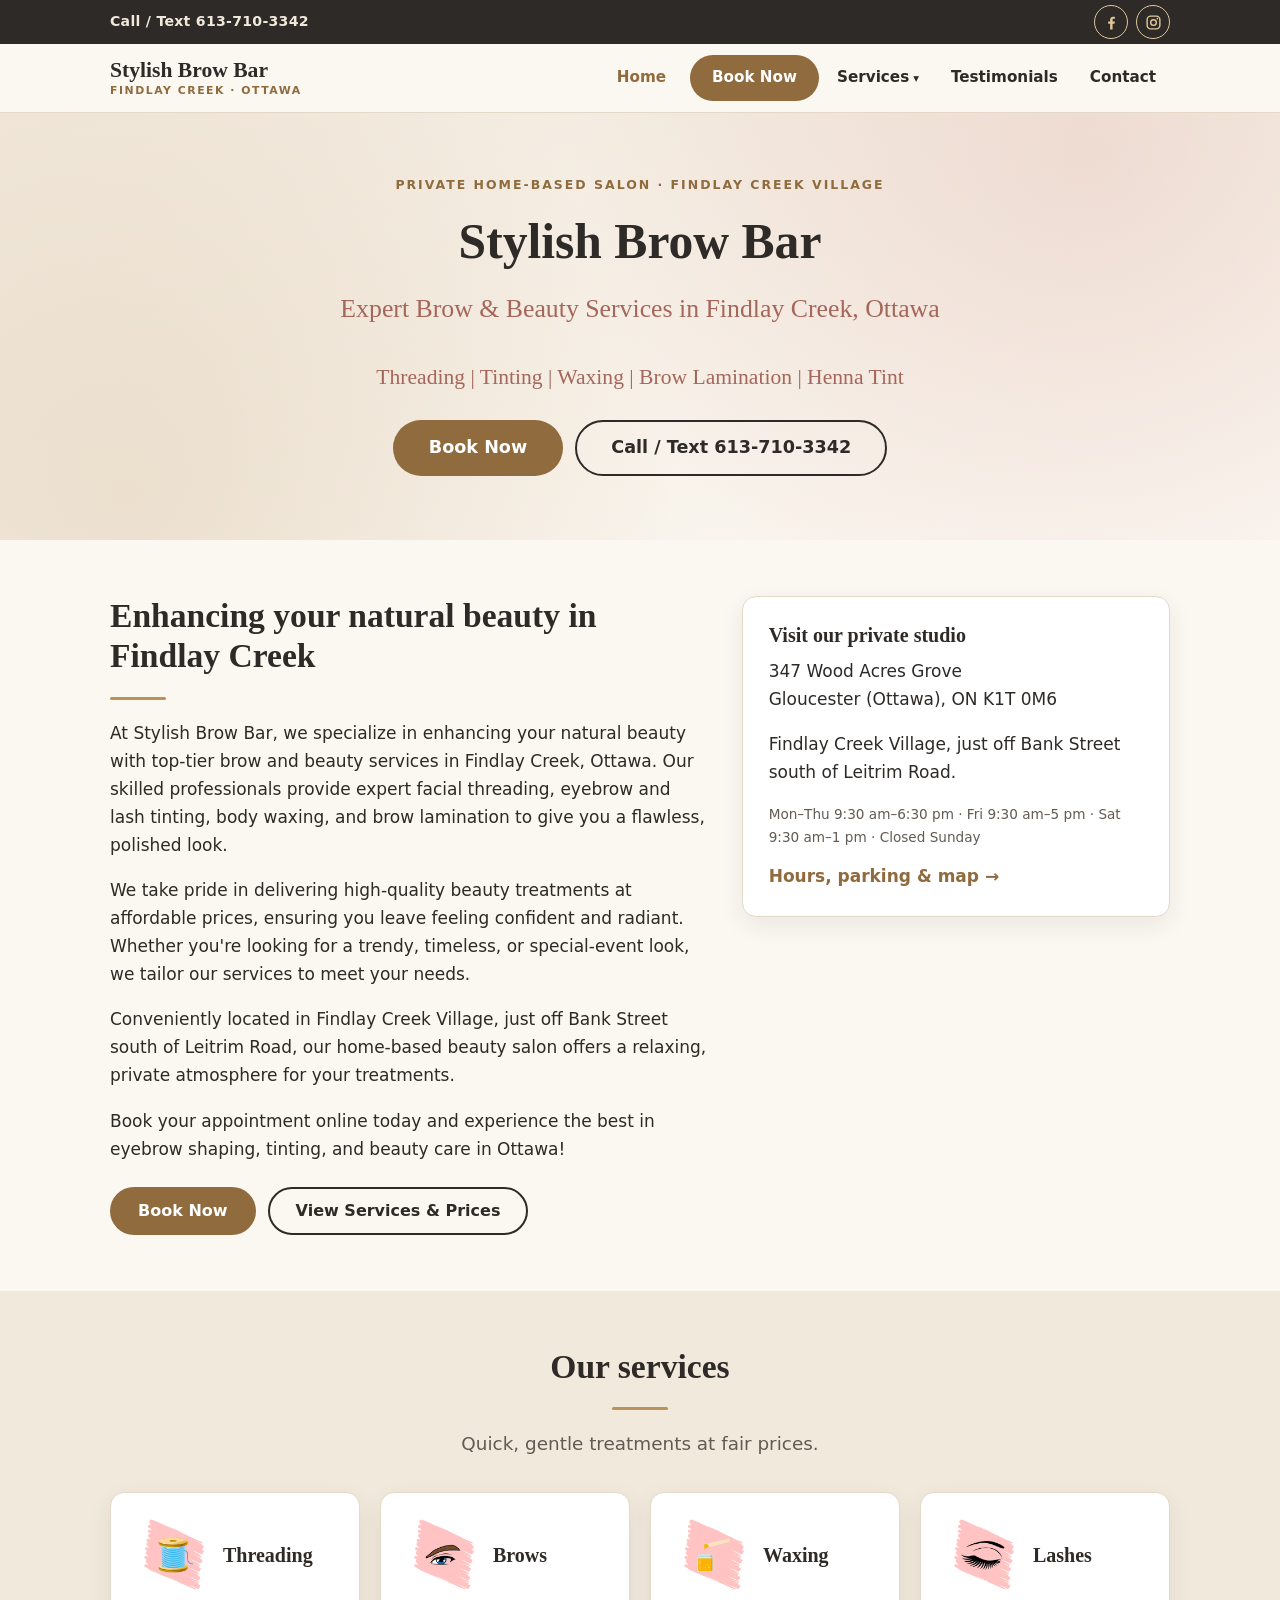
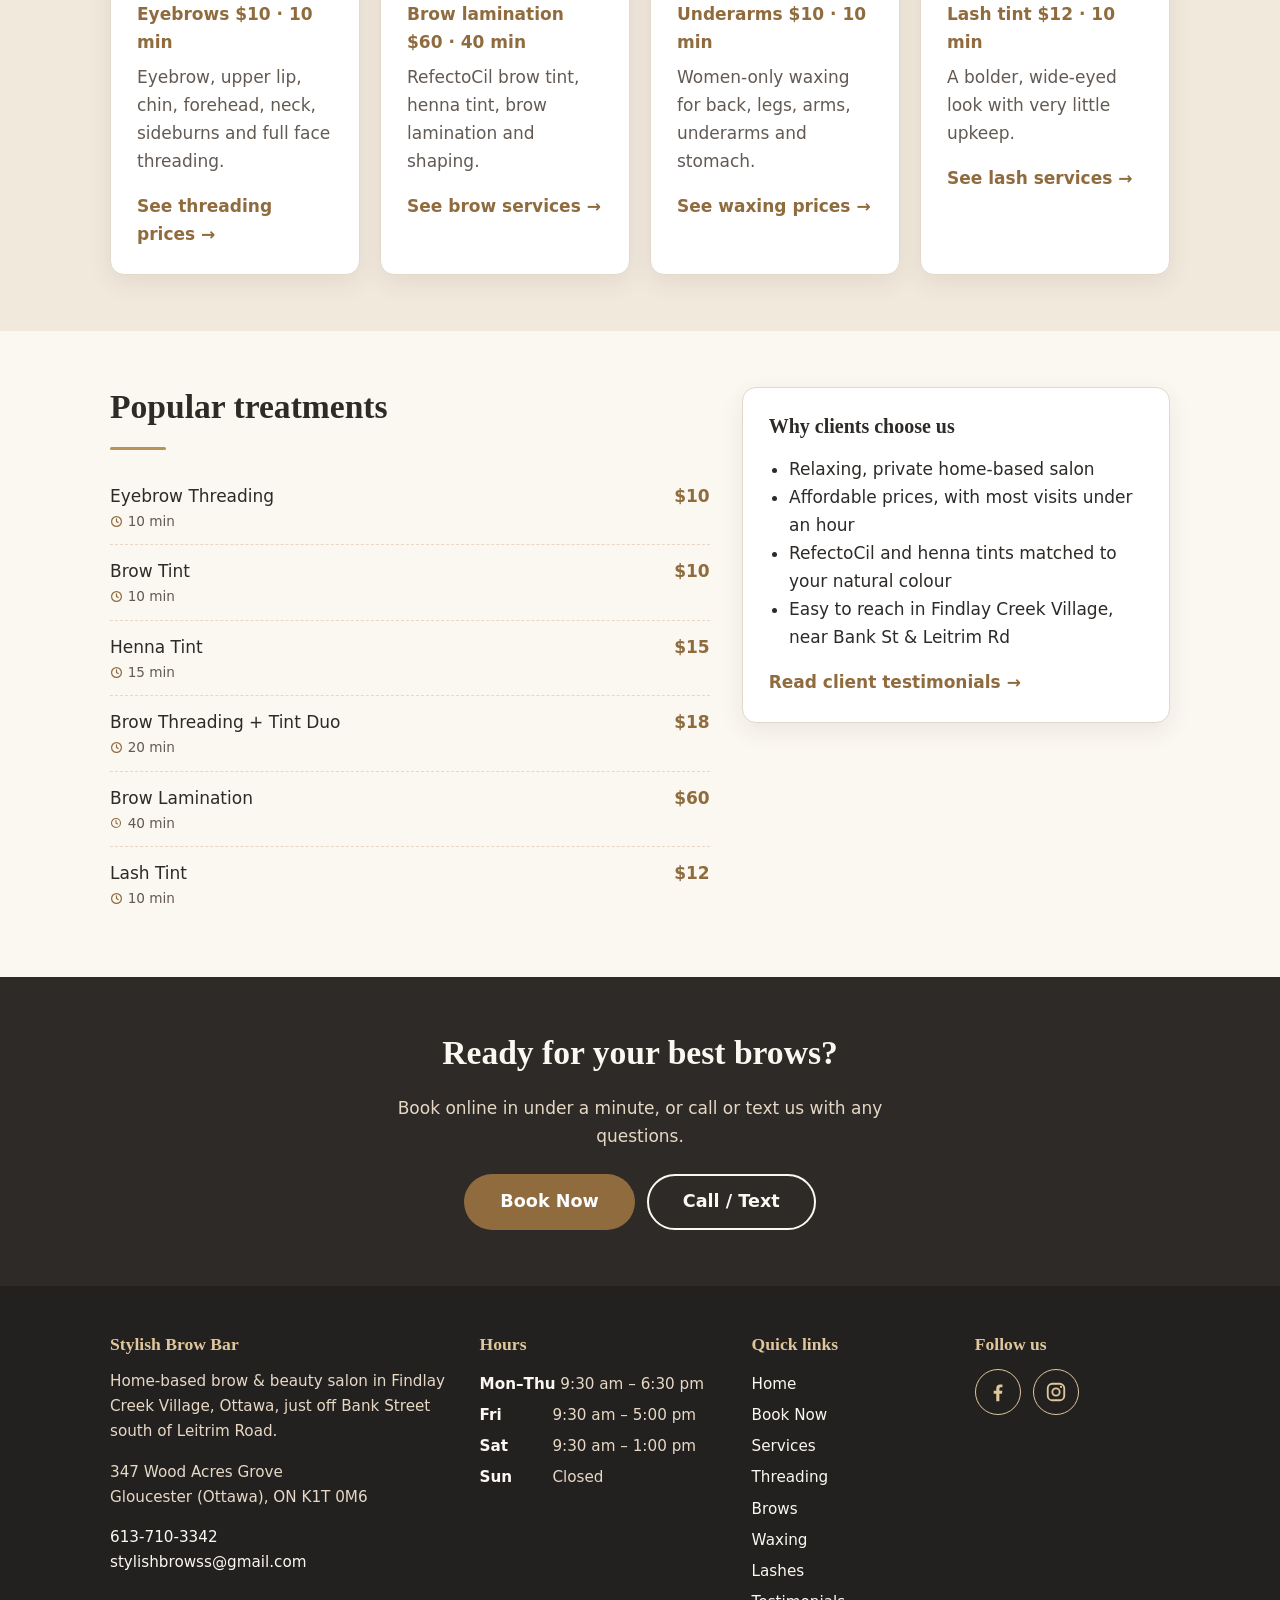
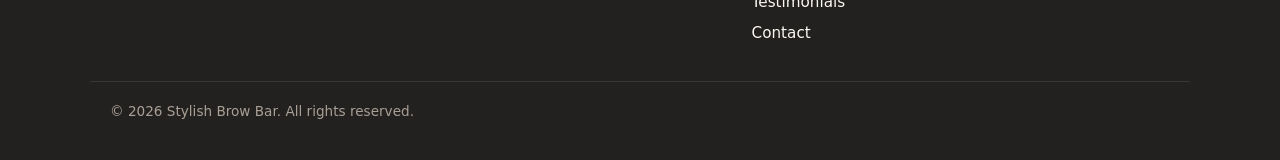
==== commit 8e501bf6: "Add files via upload" ====
--- a/index.html
+++ b/index.html
@@ -170,13 +170,22 @@
       <div>
         <h2>Popular treatments</h2>
         <hr class="divider">
+        <!--
+          AUTOMATED: the list below is rewritten by .github/workflows/update-popular-treatments.yml,
+          which runs scripts/update_popular_treatments.py on a schedule. It replaces everything
+          between the two markers below based on real Acuity booking counts. Don't hand-edit
+          between the markers; a manual edit here will be overwritten on the next run.
+          To change the fallback shown before the first automated run, edit the <li> lines themselves.
+        -->
         <ul class="price-list">
+<!-- POPULAR-TREATMENTS:START -->
           <li><span>Eyebrow Threading <small>10 min</small></span><span class="price">$10</span></li>
           <li><span>Brow Tint <small>10 min</small></span><span class="price">$10</span></li>
           <li><span>Henna Tint <small>15 min</small></span><span class="price">$15</span></li>
           <li><span>Brow Threading + Tint Duo <small>20 min</small></span><span class="price">$18</span></li>
           <li><span>Brow Lamination <small>40 min</small></span><span class="price">$60</span></li>
           <li><span>Lash Tint <small>10 min</small></span><span class="price">$12</span></li>
+<!-- POPULAR-TREATMENTS:END -->
         </ul>
       </div>
       <div class="info-card">
--- a/styles.css
+++ b/styles.css
@@ -462,3 +462,55 @@
 
 /* NOTE: the small "Powered by Featurable" badge and the Google logo are deliberately left alone.
    The free plan requires the badge to stay visible. */
+
+
+/* ==========================================================================
+   Additions (Nov 2026): service icons, clock icons, yellow parking note, top bar
+   Paste this at the END of styles.css.
+   ========================================================================== */
+
+/* ---------- Service icons ---------- */
+.card-head { display: flex; align-items: center; gap: 14px; margin-bottom: 0.6rem; }
+.card-head h3 { margin: 0; }
+.card-icon { width: 72px; height: 72px; flex: none; }
+.hero-icon { width: 132px; height: 132px; }
+.page-hero.has-icon .container {
+  display: grid; grid-template-columns: 1fr auto; column-gap: 24px; align-items: center;
+}
+.page-hero.has-icon .container > * { grid-column: 1; }
+.page-hero.has-icon .container > .hero-icon { grid-column: 2; grid-row: 1 / span 4; }
+@media (max-width: 559px) {
+  .hero-icon { width: 72px; height: 72px; }
+  .page-hero.has-icon .container { column-gap: 14px; }
+}
+
+/* ---------- Clock icon before every time ---------- */
+.service-meta .time::before,
+.price-list small::before {
+  content: "";
+  display: inline-block;
+  width: 0.95em; height: 0.95em;
+  margin-right: 0.35em;
+  vertical-align: -0.14em;
+  background-color: var(--gold-dark);
+  -webkit-mask: url("data:image/svg+xml,%3Csvg xmlns='http://www.w3.org/2000/svg' viewBox='0 0 24 24' fill='none' stroke='black' stroke-width='2.2' stroke-linecap='round' stroke-linejoin='round'%3E%3Ccircle cx='12' cy='12' r='9'/%3E%3Cpath d='M12 7v5l3 2'/%3E%3C/svg%3E") no-repeat center / contain;
+  mask: url("data:image/svg+xml,%3Csvg xmlns='http://www.w3.org/2000/svg' viewBox='0 0 24 24' fill='none' stroke='black' stroke-width='2.2' stroke-linecap='round' stroke-linejoin='round'%3E%3Ccircle cx='12' cy='12' r='9'/%3E%3Cpath d='M12 7v5l3 2'/%3E%3C/svg%3E") no-repeat center / contain;
+}
+
+/* ---------- Yellow parking disclaimer (Contact page) ---------- */
+.disclaimer {
+  background: #FFF3A6; color: var(--charcoal);
+  border-left: 4px solid #E6C628; border-radius: 0 10px 10px 0;
+  padding: 12px 16px; font-size: 0.9rem; line-height: 1.5;
+}
+
+/* ---------- Slim top bar: phone + Facebook / Instagram ---------- */
+.topbar { background: var(--charcoal); color: var(--beige); font-size: 0.88rem; }
+.topbar-inner { display: flex; align-items: center; justify-content: space-between; gap: 12px; min-height: 44px; }
+.topbar a { color: var(--beige); text-decoration: none; }
+.topbar a:hover { color: var(--gold-light); }
+.topbar-phone { font-weight: 600; letter-spacing: 0.02em; }
+.topbar .social { gap: 8px; }
+.topbar .social a { width: 34px; height: 34px; border: 1px solid var(--gold-light); color: var(--gold-light); }
+.topbar .social a:hover { background: var(--gold-light); color: var(--charcoal); }
+.topbar .social svg { width: 17px; height: 17px; }
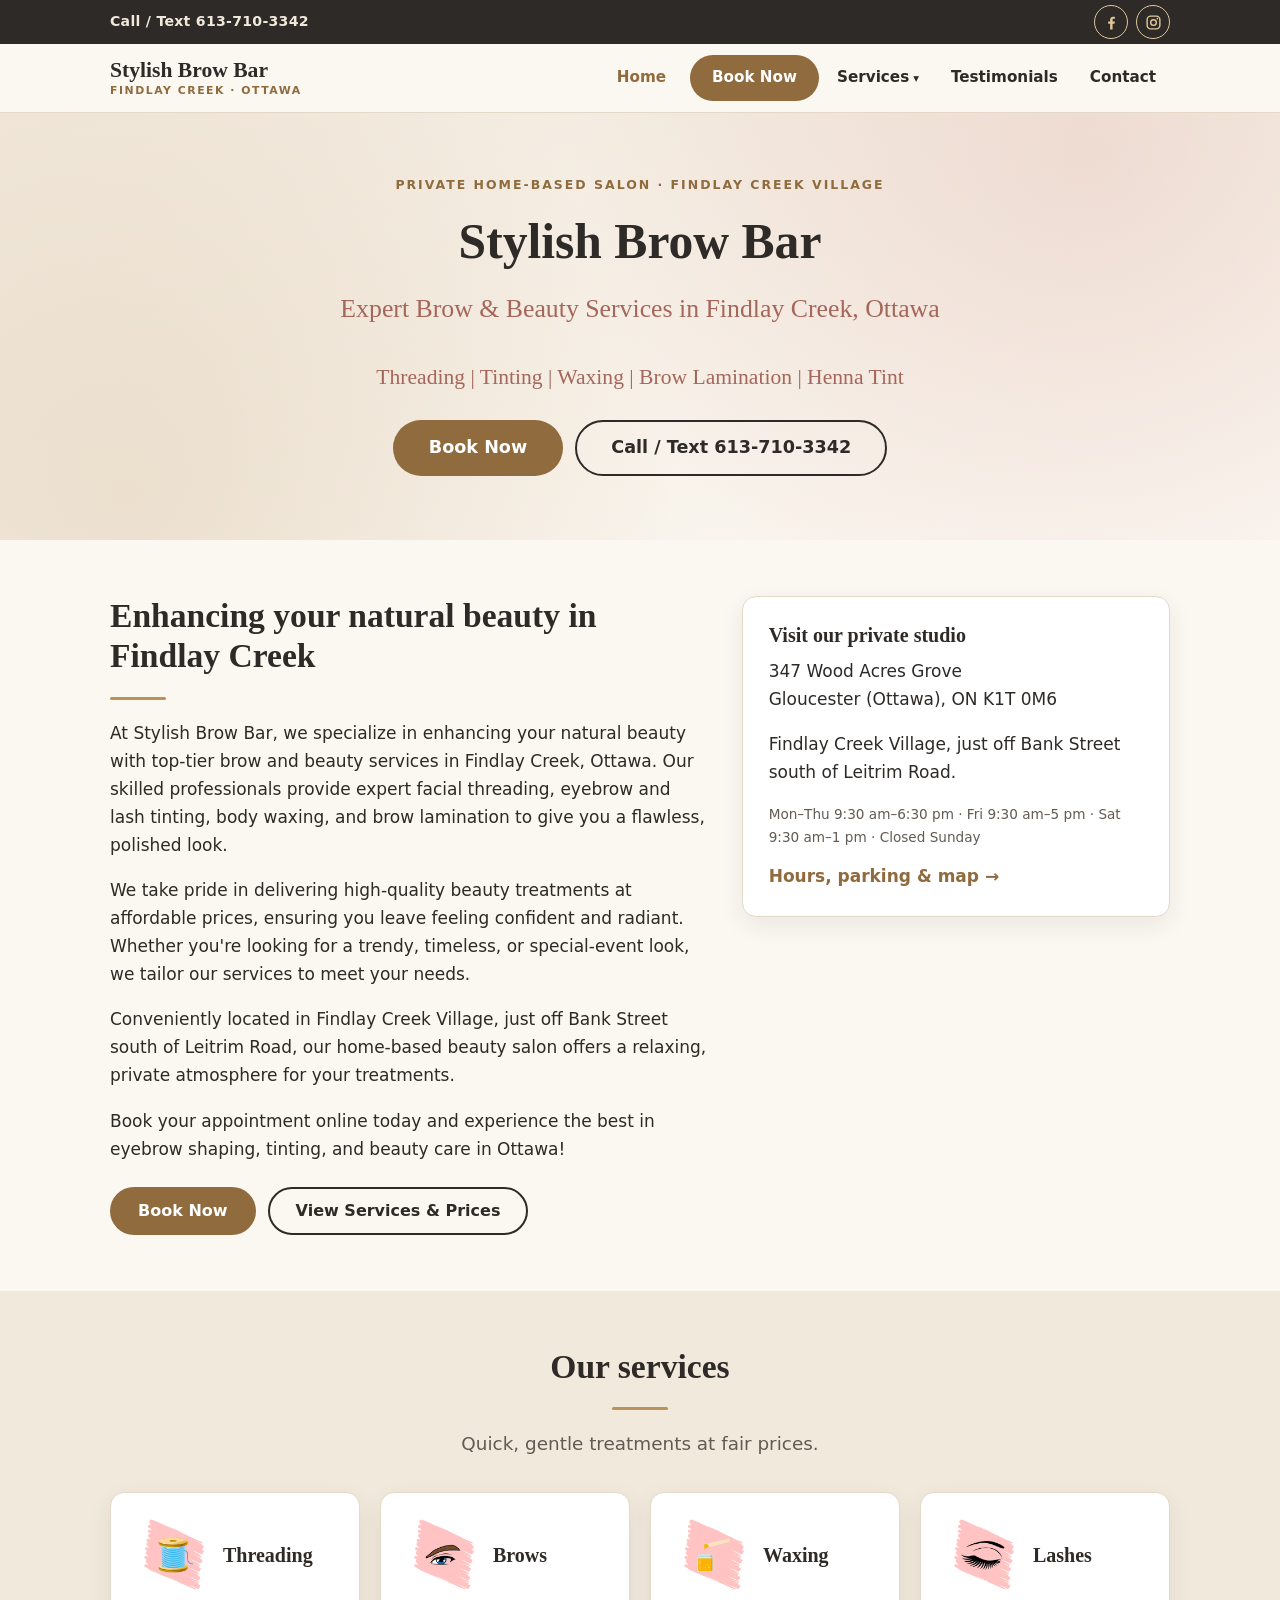
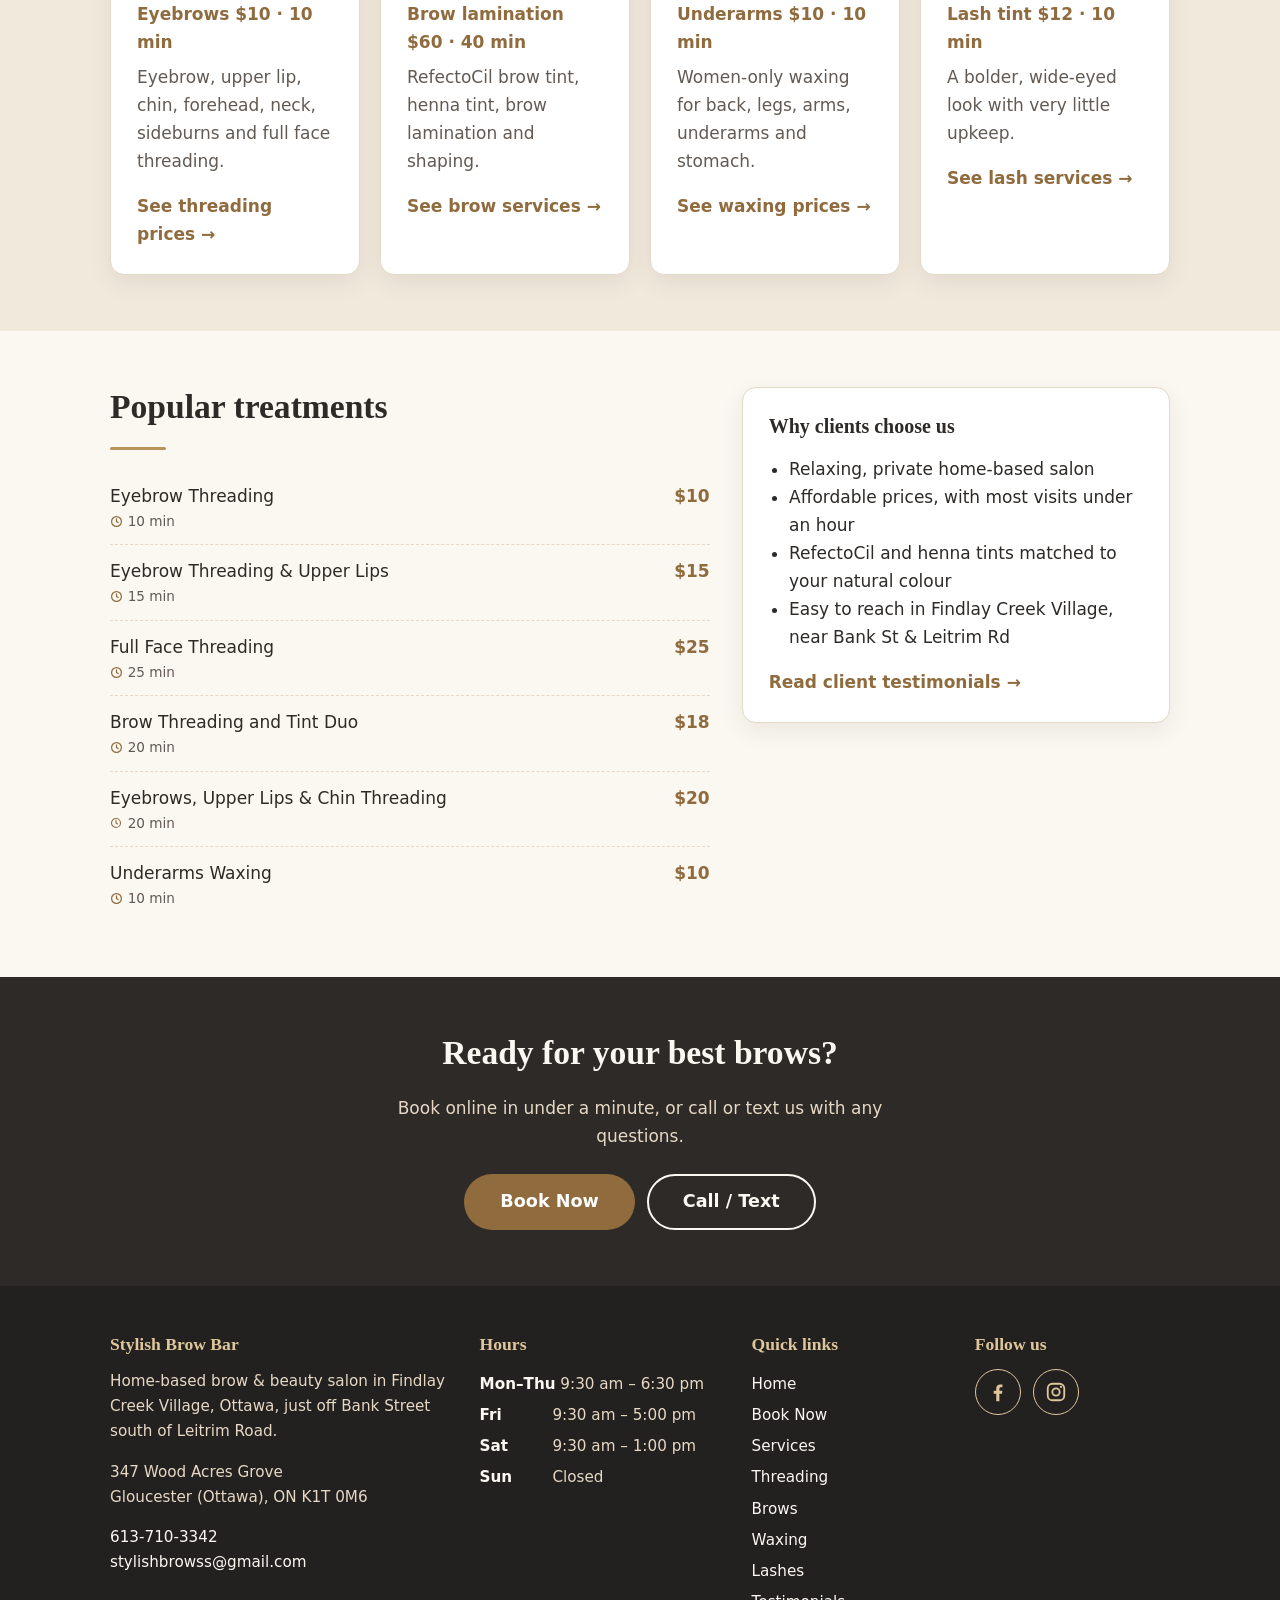
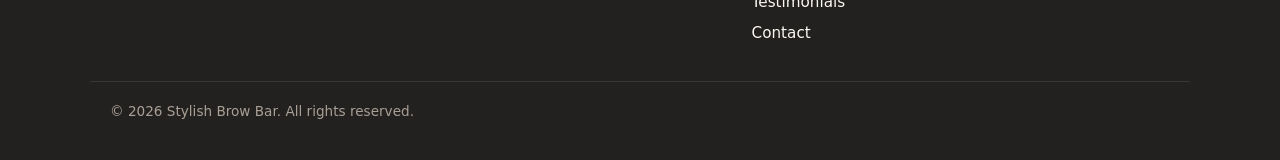
==== commit d45e6b03: "Update popular treatments from Acuity booking counts" ====
--- a/index.html
+++ b/index.html
@@ -180,11 +180,11 @@
         <ul class="price-list">
 <!-- POPULAR-TREATMENTS:START -->
           <li><span>Eyebrow Threading <small>10 min</small></span><span class="price">$10</span></li>
-          <li><span>Brow Tint <small>10 min</small></span><span class="price">$10</span></li>
-          <li><span>Henna Tint <small>15 min</small></span><span class="price">$15</span></li>
-          <li><span>Brow Threading + Tint Duo <small>20 min</small></span><span class="price">$18</span></li>
-          <li><span>Brow Lamination <small>40 min</small></span><span class="price">$60</span></li>
-          <li><span>Lash Tint <small>10 min</small></span><span class="price">$12</span></li>
+          <li><span>Eyebrow Threading &amp; Upper Lips <small>15 min</small></span><span class="price">$15</span></li>
+          <li><span>Full Face Threading <small>25 min</small></span><span class="price">$25</span></li>
+          <li><span>Brow Threading and Tint Duo <small>20 min</small></span><span class="price">$18</span></li>
+          <li><span>Eyebrows, Upper Lips &amp; Chin Threading <small>20 min</small></span><span class="price">$20</span></li>
+          <li><span>Underarms Waxing <small>10 min</small></span><span class="price">$10</span></li>
 <!-- POPULAR-TREATMENTS:END -->
         </ul>
       </div>
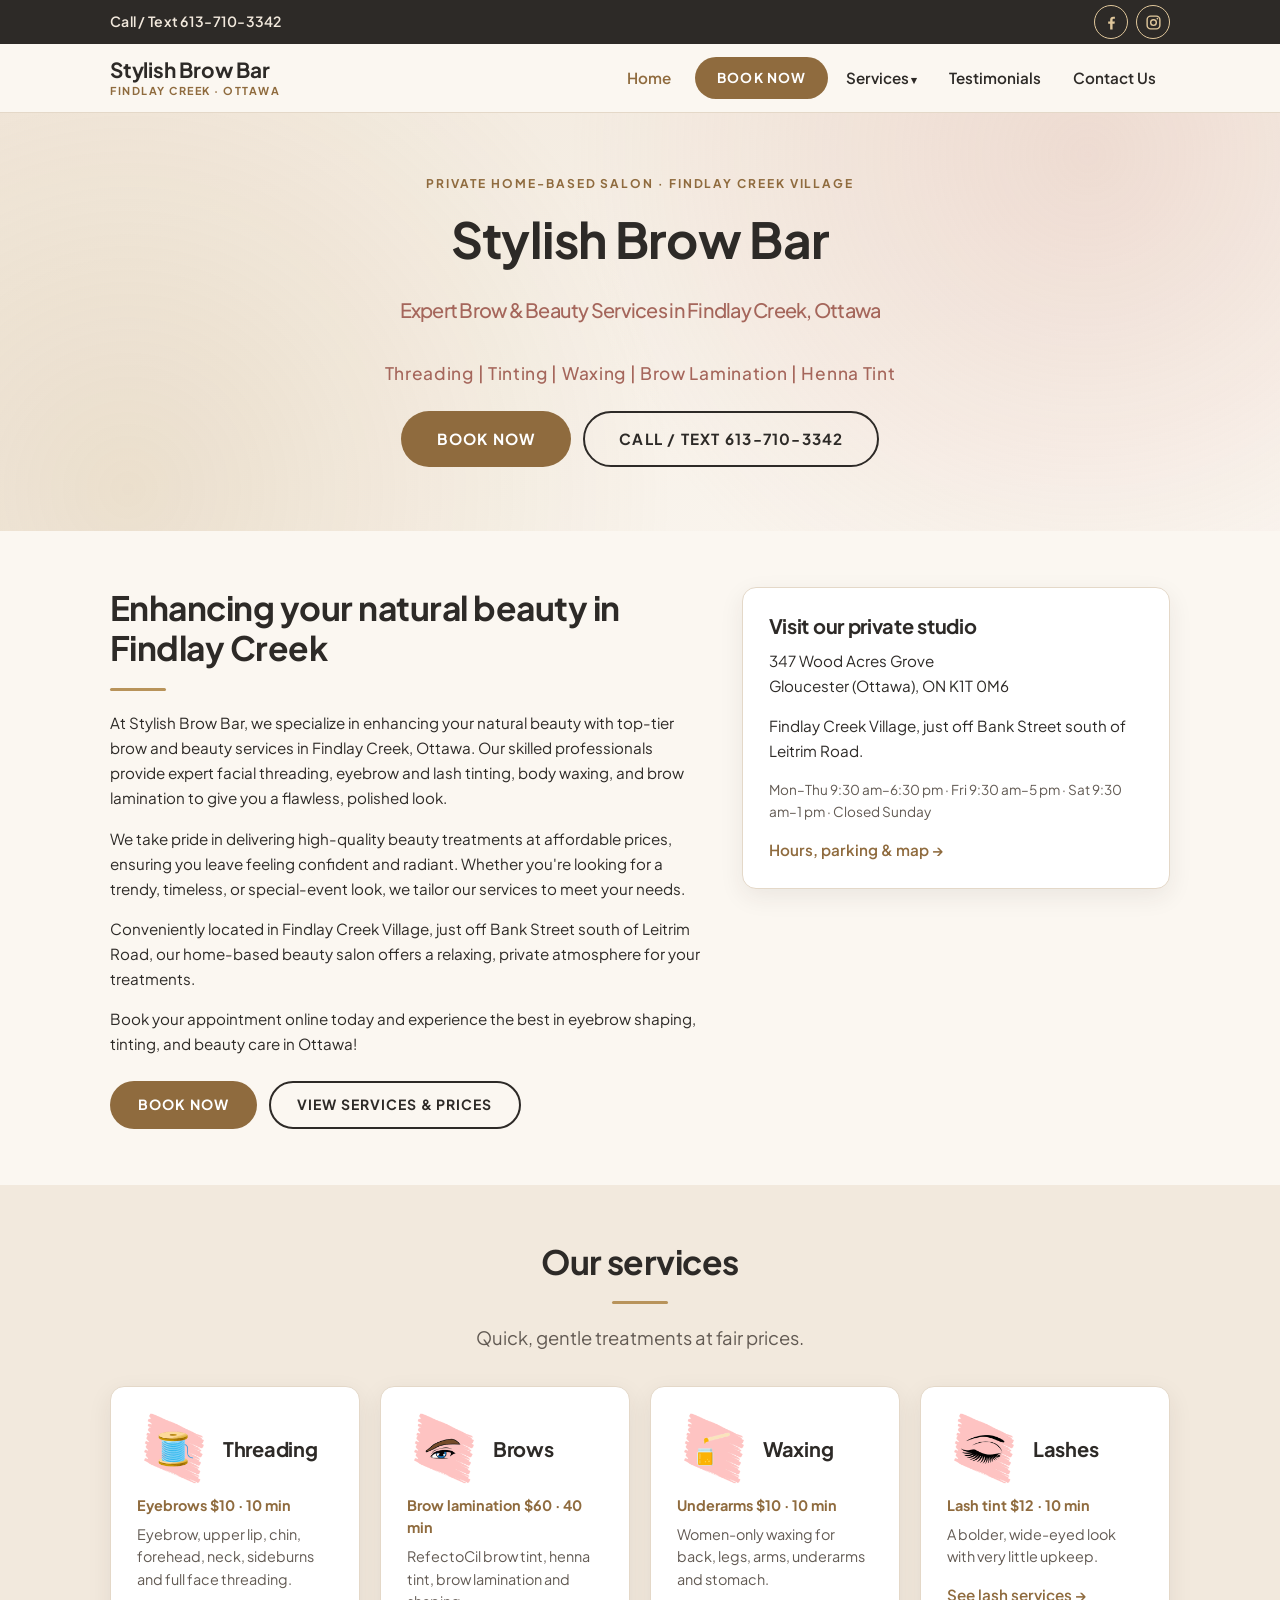
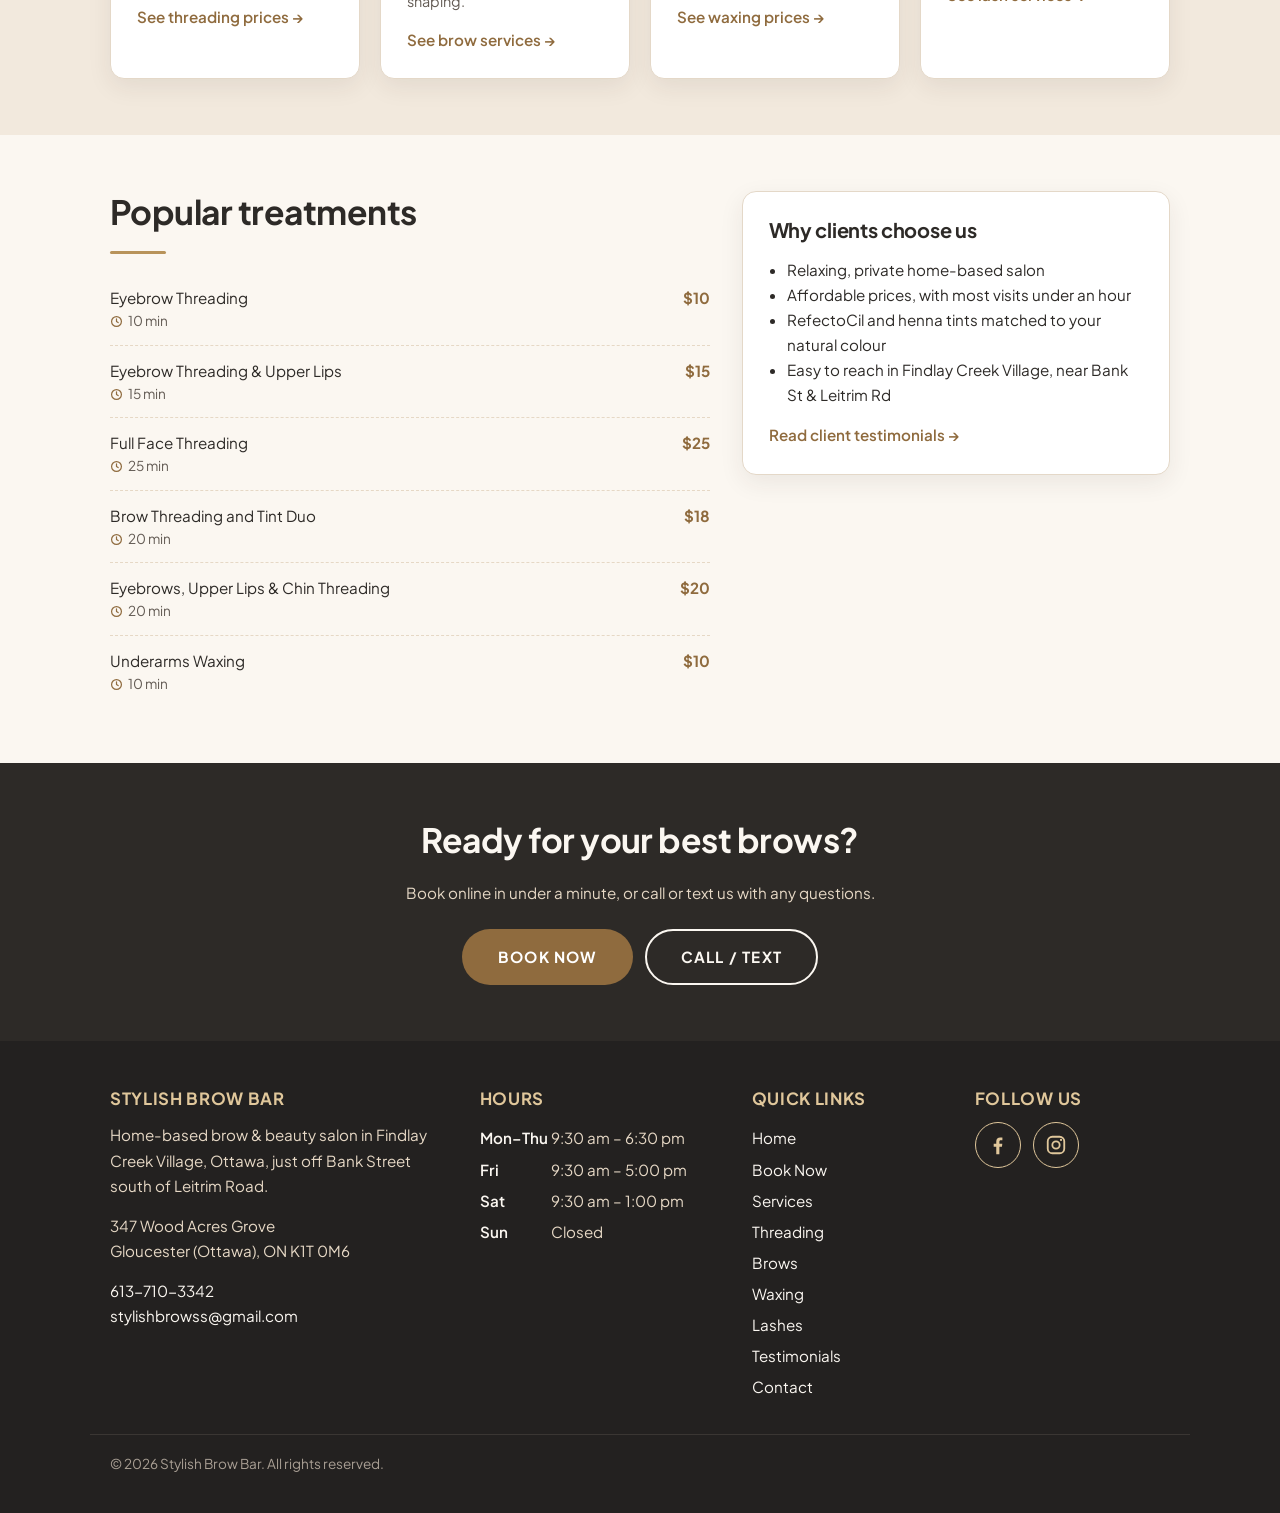
==== commit 4401da37: "Update index.html" ====
--- a/index.html
+++ b/index.html
@@ -85,7 +85,7 @@
           </ul>
         </li>
         <li><a href="reviews">Testimonials</a></li>
-        <li><a href="contact">Contact</a></li>
+        <li><a href="contact">Contact Us</a></li>
       </ul>
     </nav>
   </div>
--- a/styles.css
+++ b/styles.css
@@ -1,3 +1,5 @@
+@import url('https://fonts.googleapis.com/css2?family=Plus+Jakarta+Sans:wght@400;500;600;700&display=swap');
+
 /* ==========================================================================
    Stylish Brow Bar – shared stylesheet
    Edit the colours / fonts in :root below to restyle the whole site.
@@ -17,8 +19,8 @@
   --rose-dark: #A5665B;
   --line: #E4D8C8;
 
-  --font-body: system-ui, -apple-system, "Segoe UI", Roboto, "Helvetica Neue", Arial, sans-serif;
-  --font-head: "Iowan Old Style", "Palatino Linotype", Palatino, Georgia, "Times New Roman", serif;
+  --font-body: "Plus Jakarta Sans", -apple-system, BlinkMacSystemFont, "Segoe UI", Roboto, "Helvetica Neue", Arial, sans-serif;
+  --font-head: "Plus Jakarta Sans", -apple-system, BlinkMacSystemFont, "Segoe UI", Roboto, "Helvetica Neue", Arial, sans-serif;
 
   --radius: 14px;
   --shadow: 0 8px 24px rgba(45, 42, 39, 0.08);
@@ -34,7 +36,7 @@
   background: var(--cream);
   color: var(--charcoal);
   font-family: var(--font-body);
-  font-size: 1.0625rem;
+  font-size: 0.95rem; /* lowered from 1.0625rem (17px -> 15.2px) */
   line-height: 1.65;
   padding-bottom: 76px; /* room for the mobile book bar */
 }
@@ -45,8 +47,9 @@
 
 h1, h2, h3 {
   font-family: var(--font-head);
-  font-weight: 600;
+  font-weight: 700;
   line-height: 1.2;
+  letter-spacing: -0.015em;
   color: var(--charcoal);
   margin: 0 0 0.6em;
 }
@@ -70,7 +73,9 @@
   display: inline-flex; align-items: center; justify-content: center;
   min-height: 48px; padding: 12px 26px;
   border-radius: 999px; border: 2px solid transparent;
-  font: 600 1rem/1.2 var(--font-body);
+  font: 700 0.875rem/1.2 var(--font-body);
+  letter-spacing: 0.08em;
+  text-transform: uppercase;
   text-decoration: none; cursor: pointer;
   transition: background 0.2s, color 0.2s, border-color 0.2s, transform 0.2s;
 }
@@ -84,7 +89,7 @@
 .btn-outline-light { background: transparent; color: var(--cream); border-color: var(--cream); }
 .btn-outline-light:hover { background: var(--cream); color: var(--charcoal); }
 .btn-row { display: flex; flex-wrap: wrap; gap: 12px; margin-top: 1.5rem; }
-.btn-large { min-height: 56px; padding: 14px 34px; font-size: 1.1rem; }
+.btn-large { min-height: 56px; padding: 14px 34px; font-size: 0.95rem; }
 
 /* ---------- Header + navigation (CSS-only mobile menu) ---------- */
 .site-header {
@@ -98,11 +103,12 @@
 }
 .brand {
   display: flex; flex-direction: column;
-  font-family: var(--font-head); font-size: 1.35rem; font-weight: 700;
+  font-family: var(--font-head); font-size: 1.3rem; font-weight: 700;
+  letter-spacing: -0.01em;
   color: var(--charcoal); text-decoration: none; line-height: 1.1;
 }
 .brand span {
-  font-family: var(--font-body); font-size: 0.68rem; font-weight: 600;
+  font-family: var(--font-body); font-size: 0.68rem; font-weight: 700;
   letter-spacing: 0.14em; text-transform: uppercase; color: var(--gold-dark); margin-top: 3px;
 }
 .nav-toggle { position: absolute; opacity: 0; width: 1px; height: 1px; }
@@ -141,6 +147,7 @@
 .site-nav .nav-cta {
   margin: 12px 0 4px; text-align: center; background: var(--gold-dark);
   color: var(--white); border-radius: 999px; border-bottom: 0;
+  font-size: 0.85rem; font-weight: 700; letter-spacing: 0.08em; text-transform: uppercase;
 }
 .site-nav .nav-cta:hover { background: #765632; color: var(--white); }
 
@@ -176,15 +183,19 @@
 .hero .container { max-width: 820px; }
 .eyebrow {
   display: inline-block; margin-bottom: 1rem;
-  font-size: 0.78rem; font-weight: 700; letter-spacing: 0.16em;
+  font-size: 0.75rem; font-weight: 700; letter-spacing: 0.16em;
   text-transform: uppercase; color: var(--gold-dark);
 }
 .hero-sub {
-  font-family: var(--font-head); font-size: clamp(1.05rem, 3vw, 1.35rem);
-  color: var(--rose-dark); margin-bottom: 0.5rem;
+  font-family: var(--font-head);
+  font-size: clamp(0.92rem, 2.2vw, 1.08rem);
+  font-weight: 500;
+  letter-spacing: 0.04em;
+  color: var(--rose-dark);
+  margin-bottom: 0.5rem;
 }
 .hero .btn-row { justify-content: center; }
-.h1-sub { display: inline-block; margin-top: 0.3em; font-size: 0.52em; font-weight: 500; line-height: 1.3; color: var(--rose-dark); }
+.h1-sub { display: inline-block; margin-top: 0.3em; font-size: 0.40em; font-weight: 500; line-height: 1.3; color: var(--rose-dark); }
 .page-hero { padding: 40px 0 44px; background: linear-gradient(160deg, var(--beige), var(--cream)); }
 .page-hero p.lead { max-width: 680px; margin-bottom: 0; }
 .breadcrumb { font-size: 0.88rem; color: var(--muted); margin-bottom: 0.8rem; }
@@ -212,7 +223,7 @@
   border-radius: var(--radius); padding: 26px; box-shadow: var(--shadow);
 }
 .card h3 { margin-bottom: 0.4em; }
-.card p { color: var(--muted); }
+.card p { color: var(--muted); font-size: 0.9rem; /* ~14.4px (down from 17px) */ line-height: 1.55; }
 .card .from { font-weight: 700; color: var(--gold-dark); margin-bottom: 0.4rem; }
 .card-link { font-weight: 600; text-decoration: none; }
 .card-link:hover { text-decoration: underline; }
@@ -229,7 +240,7 @@
 .service h3 { margin: 0; }
 .service-meta { margin: 0; display: flex; gap: 14px; align-items: baseline; }
 .service-meta .time { color: var(--muted); font-size: 0.92rem; }
-.service-meta .price { font-family: var(--font-head); font-size: 1.4rem; font-weight: 700; color: var(--gold-dark); }
+.service-meta .price { font-family: var(--font-head); font-size: 1.35rem; font-weight: 700; color: var(--gold-dark); }
 .service p { margin: 0.6rem 0 0; color: var(--muted); }
 
 .price-list { list-style: none; margin: 0; padding: 0; }
@@ -271,9 +282,11 @@
   border-radius: var(--radius); padding: 26px; box-shadow: var(--shadow); margin: 0;
 }
 .stars { color: var(--gold); font-size: 1.25rem; letter-spacing: 3px; margin-bottom: 0.6rem; }
-.review blockquote { margin: 0 0 1rem; font-family: var(--font-head); font-size: 1.1rem; line-height: 1.55; }
+.review blockquote { margin: 0 0 1rem; font-family: var(--font-head); font-size: 1.0625rem; line-height: 1.6; }
 .review figcaption { font-size: 0.92rem; color: var(--muted); }
 .review figcaption strong { color: var(--charcoal); }
+.google-reviews-widget { margin-bottom: 2rem; }
+.google-reviews-widget:empty { display: none; }
 .rating-summary { display: flex; align-items: center; gap: 14px; flex-wrap: wrap; margin-bottom: 2rem; }
 .rating-summary .big { font-family: var(--font-head); font-size: 3rem; font-weight: 700; line-height: 1; }
 
@@ -296,7 +309,7 @@
 
 /* ---------- Footer ---------- */
 .site-footer { background: #232120; color: var(--sand); padding: 48px 0 24px; font-size: 0.95rem; }
-.site-footer h2 { font-size: 1.1rem; color: var(--gold-light); margin-bottom: 0.8em; }
+.site-footer h2 { font-size: 1.05rem; letter-spacing: 0.04em; text-transform: uppercase; color: var(--gold-light); margin-bottom: 0.8em; }
 .site-footer a { color: var(--cream); text-decoration: none; }
 .site-footer a:hover { color: var(--gold-light); text-decoration: underline; }
 .footer-grid { display: grid; gap: 28px; grid-template-columns: 1fr; }
@@ -334,139 +347,7 @@
 }
 
 /* ==========================================================================
-   Featurable reviews widget: match the Stylish Brow Bar look   (version 2)
-   HOW TO USE: in styles.css, DELETE the earlier "Featurable reviews widget" block
-   (from its comment to the end of the file) and paste this whole file in its place,
-   at the very end of styles.css. Do not use Featurable's own custom-CSS box.
-
-   Built from the real widget HTML. Where Featurable publishes stable class names
-   (.summary-bar__btn, .review__reviewer-name ...) we use those. Colours are set with
-   !important because the widget sets some colours inline (e.g. the stars).
-   Palette: cream #FBF7F1, charcoal #2D2A27, muted #625A53, line #E4D8C8,
-   gold #B8935A (stars), dark gold #8F6B3E (buttons/links).
-   ========================================================================== */
-
-#google-reviews-widget {
-  max-width: 1100px;
-  margin: 0 auto 2rem;
-  color: #2D2A27;
-}
-
-/* Fonts: site body font everywhere, site serif for headings */
-#google-reviews-widget,
-#google-reviews-widget * {
-  font-family: system-ui, -apple-system, "Segoe UI", Roboto, "Helvetica Neue", Arial, sans-serif !important;
-}
-#google-reviews-widget h1,
-#google-reviews-widget h2,
-#google-reviews-widget h3,
-#google-reviews-widget h4 {
-  font-family: "Iowan Old Style", "Palatino Linotype", Palatino, Georgia, "Times New Roman", serif !important;
-  color: #2D2A27 !important;
-  font-weight: 600 !important;
-}
-
-/* ---------- Summary bar ("Excellent 5.0 · Google · Based on 61 reviews · Write a review") ---------- */
-#google-reviews-widget .summary-bar {
-  background: #FFFFFF !important;
-  border: 1px solid #E4D8C8 !important;
-  border-radius: 14px !important;
-  box-shadow: 0 8px 24px rgba(45, 42, 39, 0.08) !important;
-}
-#google-reviews-widget .summary-bar__label {
-  color: #2D2A27 !important;
-  font-family: "Iowan Old Style", "Palatino Linotype", Palatino, Georgia, "Times New Roman", serif !important;
-  font-weight: 600 !important;
-}
-#google-reviews-widget .summary-bar__rating {
-  color: #2D2A27 !important;
-  font-weight: 600 !important;
-}
-#google-reviews-widget .summary-bar__sublabel {
-  color: #625A53 !important;
-}
-#google-reviews-widget .summary-bar__profile-link {
-  color: #8F6B3E !important;
-}
-
-/* "Write a review" button */
-#google-reviews-widget .summary-bar__btn {
-  background: #8F6B3E !important;
-  border: 2px solid #8F6B3E !important;
-  color: #FFFFFF !important;
-  border-radius: 999px !important;
-  font-weight: 600 !important;
-}
-#google-reviews-widget .summary-bar__btn:hover {
-  background: #765632 !important;
-  border-color: #765632 !important;
-}
-
-/* ---------- Stars (the widget sets their colour inline, so !important is needed) ---------- */
-#google-reviews-widget .star-rating__fill span,
-#google-reviews-widget .star-rating__fill svg {
-  color: #B8935A !important;
-}
-#google-reviews-widget .star-rating__empty span,
-#google-reviews-widget .star-rating__empty svg {
-  color: #E4D8C8 !important;
-}
-/* stars inside the review cards */
-#google-reviews-widget [class*="StarRating-module__starFilled"] {
-  color: #B8935A !important;
-  fill: #B8935A !important;
-}
-#google-reviews-widget [class*="StarRating-module__starEmpty"] {
-  color: #E4D8C8 !important;
-  fill: #E4D8C8 !important;
-}
-
-/* ---------- Review cards ---------- */
-#google-reviews-widget [class*="ReviewCard-module__reviewCard"] {
-  background: #FFFFFF !important;
-  border: 1px solid #E4D8C8 !important;
-  border-radius: 14px !important;
-  box-shadow: 0 8px 24px rgba(45, 42, 39, 0.08) !important;
-  color: #2D2A27 !important;
-}
-#google-reviews-widget .review__reviewer-name {
-  color: #2D2A27 !important;
-  font-weight: 600 !important;
-}
-#google-reviews-widget [class*="review__date"] {
-  color: #625A53 !important;
-}
-/* review text: serif, like the rest of the site's quotes */
-#google-reviews-widget [class*="ReviewCard-module__reviewBody"] {
-  color: #2D2A27 !important;
-  font-family: "Iowan Old Style", "Palatino Linotype", Palatino, Georgia, "Times New Roman", serif !important;
-  font-size: 1.05rem !important;
-  line-height: 1.55 !important;
-}
-#google-reviews-widget [class*="ReviewCard-module__readMore"] {
-  color: #8F6B3E !important;
-}
-/* round initial avatars (shown when a reviewer has no photo): one calm gold instead of random colours */
-#google-reviews-widget [class*="ReviewCard-module__fallback"] {
-  background-color: #B8935A !important;
-  color: #FFFFFF !important;
-}
-
-/* ---------- Carousel arrows ---------- */
-#google-reviews-widget [class*="Carousel-module__btn"],
-#google-reviews-widget [class*="Slider-module__btn"] {
-  background: #FFFFFF !important;
-  color: #8F6B3E !important;
-  border: 1px solid #E4D8C8 !important;
-}
-
-/* NOTE: the small "Powered by Featurable" badge and the Google logo are deliberately left alone.
-   The free plan requires the badge to stay visible. */
-
-
-/* ==========================================================================
    Additions (Nov 2026): service icons, clock icons, yellow parking note, top bar
-   Paste this at the END of styles.css.
    ========================================================================== */
 
 /* ---------- Service icons ---------- */
@@ -514,3 +395,37 @@
 .topbar .social a { width: 34px; height: 34px; border: 1px solid var(--gold-light); color: var(--gold-light); }
 .topbar .social a:hover { background: var(--gold-light); color: var(--charcoal); }
 .topbar .social svg { width: 17px; height: 17px; }
+
+/* ---------- Contact form (Formspree) ---------- */
+.contact-form {
+  max-width: 720px; margin: 0 auto;
+  background: var(--white); border: 1px solid var(--line);
+  border-radius: var(--radius); padding: 28px; box-shadow: var(--shadow);
+}
+.form-row { display: grid; gap: 18px; grid-template-columns: 1fr; margin-bottom: 18px; }
+@media (min-width: 640px) { .form-row { grid-template-columns: 1fr 1fr; } }
+.form-field { display: flex; flex-direction: column; gap: 6px; margin-bottom: 18px; }
+.form-row .form-field { margin-bottom: 0; }
+.form-field label { font-weight: 600; font-size: 0.95rem; color: var(--charcoal); }
+.form-field label .small { font-weight: 500; color: var(--muted); }
+.contact-form input[type="text"],
+.contact-form input[type="email"],
+.contact-form input[type="tel"],
+.contact-form select,
+.contact-form textarea {
+  font: inherit; color: var(--charcoal); background: var(--cream);
+  border: 1px solid var(--line); border-radius: 10px; padding: 11px 14px;
+  width: 100%;
+}
+.contact-form input:focus,
+.contact-form select:focus,
+.contact-form textarea:focus {
+  outline: 3px solid var(--gold); outline-offset: 1px; border-color: var(--gold-dark);
+}
+.contact-form textarea { resize: vertical; min-height: 110px; }
+.contact-form .btn { margin-top: 4px; }
+/* Honeypot: hidden via a CSS class (not an inline style), per Formspree's guidance,
+   kept off-screen rather than display:none so screen readers/autofill behave predictably. */
+.hp-field {
+  position: absolute; left: -9999px; width: 1px; height: 1px; overflow: hidden;
+}
